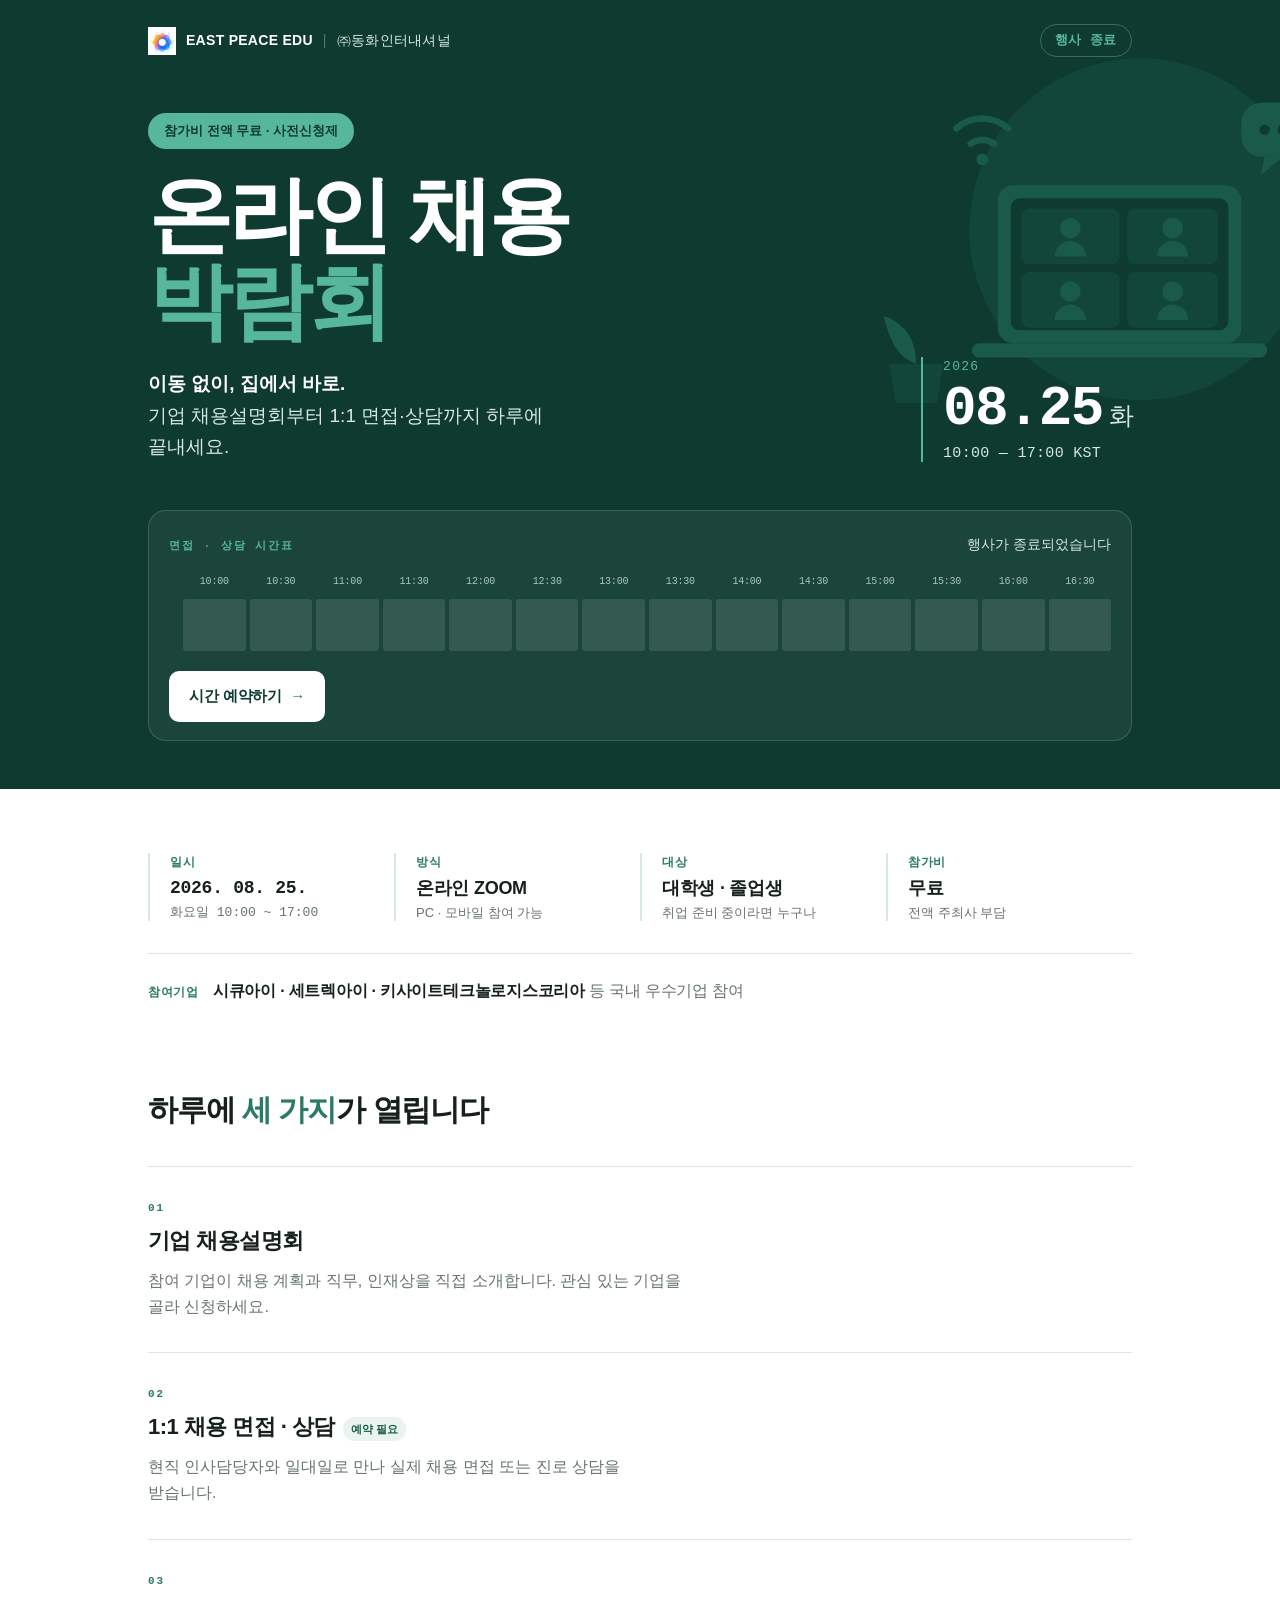
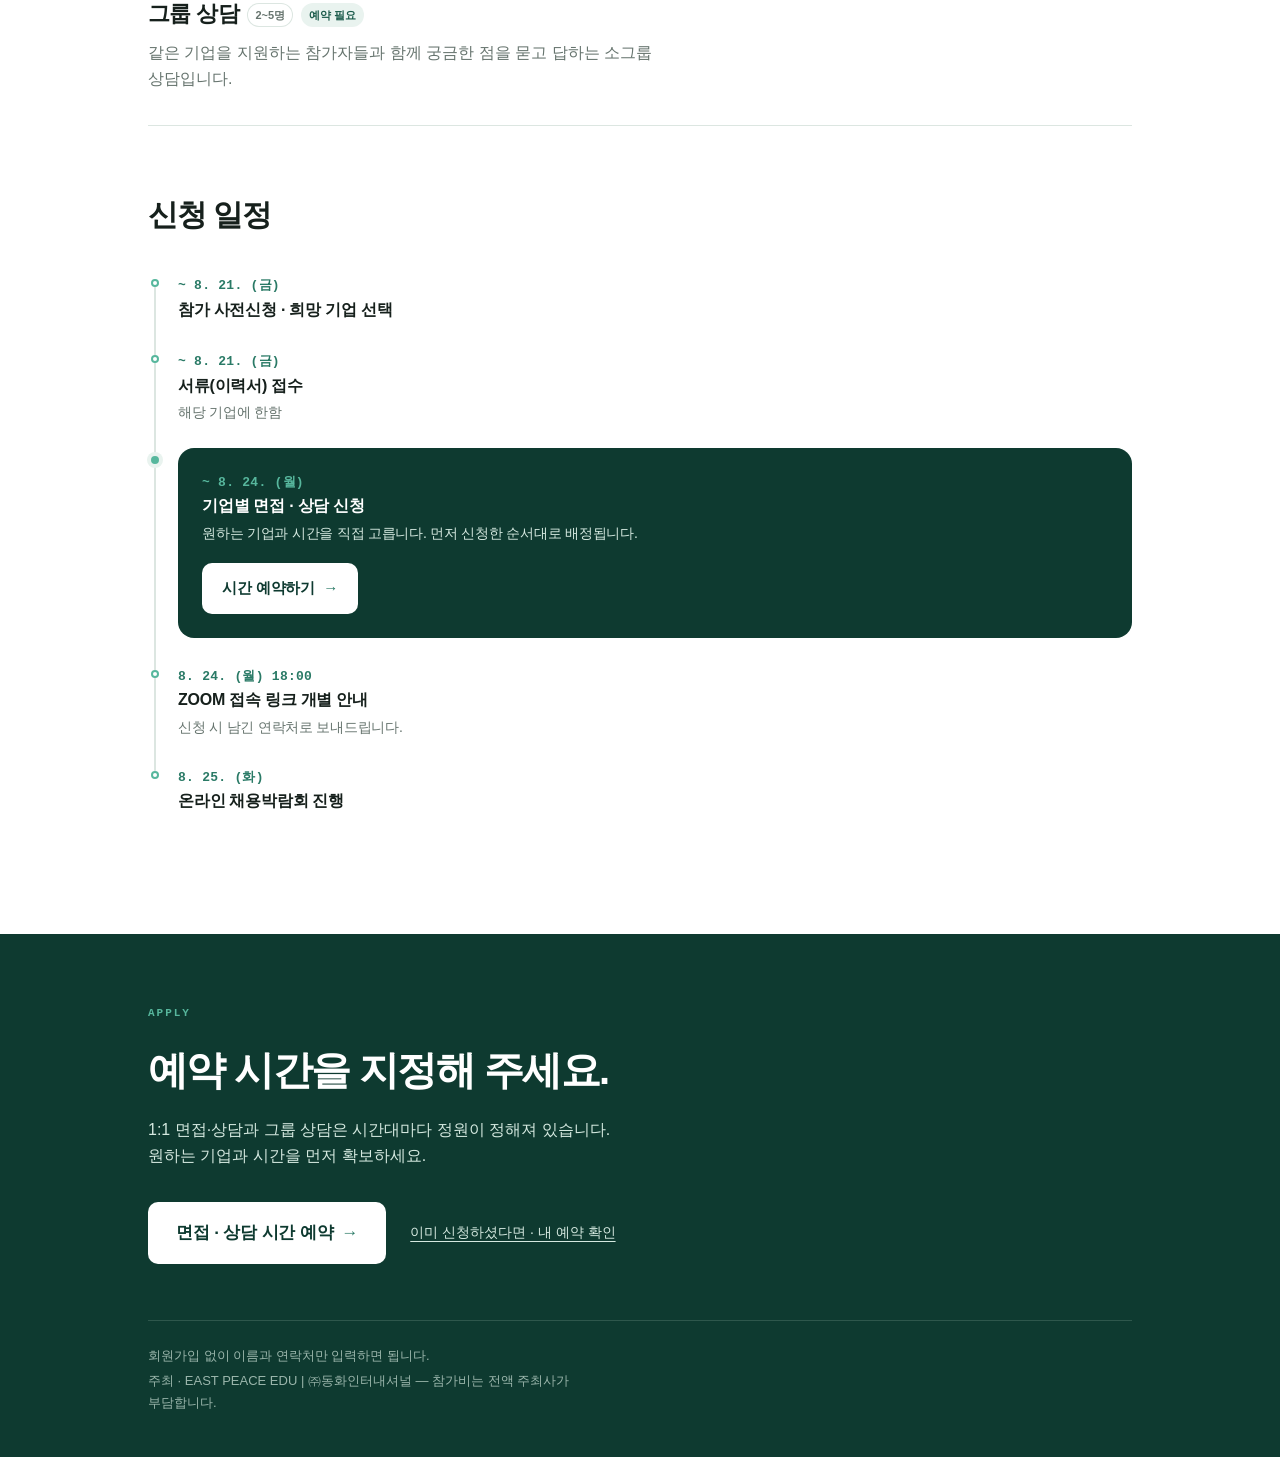
==== src/main/resources/static/index.html @ a5bdb85c "시간표가 남은 자리를 보이게 — 예약해도 화면이 안 변하던 문제 정원 5인 부스에 예약을 넣어도 안내 페이지가 그대로라는 제보에서 시작했다. 원인이 둘이었다.  ■ 자리 수를 몰라" ====
<!doctype html>
<html lang="ko">
<head>
<meta charset="utf-8">
<meta name="viewport" content="width=device-width, initial-scale=1">
<title>온라인 채용박람회 · 2026.8.25 | EAST PEACE EDU</title>
<meta name="description" content="2026년 8월 25일 화요일, ZOOM으로 열리는 온라인 채용박람회. 기업 채용설명회부터 1:1 면접·상담까지 하루에. 대학생·졸업생 대상, 참가비 무료.">

<meta property="og:type" content="website">
<meta property="og:title" content="온라인 채용박람회 · 2026.8.25">
<meta property="og:description" content="이동 없이, 집에서 바로. 기업 채용설명회부터 1:1 면접·상담까지 하루에 끝내세요.">
<meta property="og:locale" content="ko_KR">

<!-- 상대경로다. 브라우저가 알아서 찾는 /favicon.ico 는 오리진 루트라 eastAI 쪽으로 가버린다 —
     /reserve/ 아래에서 우리 아이콘을 쓰려면 이 줄이 반드시 있어야 한다. -->
<link rel="icon" href="favicon.svg" type="image/svg+xml">

<style>
/* 온라인 채용박람회 안내.
 *
 * 색은 배포된 포스터(채용박람회.png)를 그대로 쓴다. 같은 행사를 알리는 두 매체가
 * 다른 색이면 학생은 다른 행사로 읽는다. 다만 포스터의 '구조'까지 베끼지는 않았다 —
 * 인쇄물은 한 장을 훑게 만들면 되지만 이 페이지가 할 일은 하나, 예약이다.
 *
 * 그래서 히어로가 시간표다. 이 행사의 실체는 노트북 일러스트가 아니라 10:00~17:00을
 * 30분으로 자른 열네 칸이고, 참가자가 실제로 경쟁하는 대상이 그 칸이다. 종이가 못 하는
 * 단 하나가 그 칸의 지금 상태를 보여주는 것이라, 레일이 API에서 현황을 받아 칠한다.
 *
 * 위계는 세 가지로만 만든다.
 *   바탕   진초록 필드(히어로·맺음) ↔ 흰 바탕(본문). 포스터는 전부 창백해서 큰 것이 없었다.
 *   굵기   본문을 400으로 내렸다. 전부 700 이상이면 아무것도 강조되지 않는다.
 *   숫자   시각·소요시간·마감일은 전부 등폭 숫자다. 이 행사의 내용이 곧 숫자다.
 *
 * 웹폰트는 받지 않는다 — 한글 웹폰트 한 벌이 이 페이지 전체보다 무겁고, 대상이
 * 대학생이라 대부분 모바일로 연다. 대신 크기·굵기·자간과 등폭 숫자로 목소리를 나눈다.
 * app.js는 새로 받는다(4KB): 레일이 예약 화면과 똑같은 슬롯 계산을 써야 하는데,
 * 그 규칙을 여기 다시 적으면 언젠가 두 화면이 서로 다른 시간표를 그린다.
 */

:root {
	/* 포스터에서 뽑은 다섯 단계. --pine-900만 새로 넣었다 — 포스터에는 필드로 쓸 만큼
	   깊은 색이 없었고, 그게 없으면 페이지 전체가 창백한 채로 남는다. */
	--pine-900: #0E3A30;
	--pine-700: #1A5A4A;
	--pine-500: #2A7A66;
	--mint-400: #57B79D;
	--mint-100: #D5E9E0;
	--mint-50:  #E9F3EF;

	--paper: #FFFFFF;
	--ink: #16201C;
	--ink-60: #66746E;
	--rule: #DCE6E1;

	/* 이 페이지에서 초록이 아닌 유일한 색. 신청 마감이 임박했을 때만 쓴다 —
	   늘 켜져 있는 경고는 아무것도 경고하지 못한다. */
	--warn: #B4462F;
	--warn-bg: #FDF2EF;

	--sans: -apple-system, BlinkMacSystemFont, Pretendard, "Apple SD Gothic Neo",
		"Malgun Gothic", "Noto Sans KR", sans-serif;
	--mono: ui-monospace, SFMono-Regular, "Cascadia Mono", Consolas,
		"Liberation Mono", monospace;
}

*, *::before, *::after { box-sizing: border-box; }

body {
	margin: 0;
	background: var(--paper);
	color: var(--ink);
	font-family: var(--sans);
	font-size: 16px;
	font-weight: 400;
	line-height: 1.65;
	-webkit-text-size-adjust: 100%;
	/* 한국어는 어절 단위로 끊어야 읽힌다. 320px에서 가로 넘침 없음을 확인했다. */
	word-break: keep-all;
}

:focus-visible { outline: 3px solid var(--mint-400); outline-offset: 3px; border-radius: 2px; }

@media (prefers-reduced-motion: reduce) {
	*, *::before, *::after { animation: none !important; transition: none !important; }
}

.shell { max-width: 64rem; margin: 0 auto; padding: 0 1.25rem; }

/* 등폭 숫자 — 시각·기간·마감일에만 붙인다. 이 페이지의 두 번째 목소리다. */
.num {
	font-family: var(--mono);
	font-variant-numeric: tabular-nums;
	font-feature-settings: "tnum" 1;
}

/* 아주 작은 라틴 라벨. 자간을 넓게 벌려 한글 본문과 완전히 다른 소리로 읽히게 한다. */
.eyebrow {
	font-family: var(--mono);
	font-size: .6875rem;
	font-weight: 700;
	letter-spacing: .18em;
	text-transform: uppercase;
}

/* ══ 히어로 — 진초록 필드 ══════════════════════════════════ */

.hero {
	position: relative;
	overflow: hidden;
	background: var(--pine-900);
	color: var(--paper);
	padding-bottom: 3rem;
}

/* 포스터의 화상회의 모티프. 스티커가 아니라 바탕이 되도록 어둡게 깔고 가장자리로 흘린다.
   2×2 화면 분할이 아래 레일의 칸과 같은 리듬이라 둘이 서로를 설명한다. */
.hero-art {
	position: absolute;
	right: -6rem;
	top: 3rem;
	width: 34rem;
	pointer-events: none;
	display: none;
}
@media (min-width: 64rem) { .hero-art { display: block; } }

.top {
	position: relative;
	display: flex;
	align-items: center;
	gap: .625rem;
	flex-wrap: wrap;
	padding: 1.5rem 0 3.5rem;
	font-size: .875rem;
	font-weight: 700;
	letter-spacing: .02em;
}
.top-mark { width: 1.75rem; height: 1.75rem; flex: none; }
.top-div { color: rgba(213, 233, 224, .35); font-weight: 400; }
.top-org { font-weight: 500; color: var(--mint-100); }

/* 남은 날짜. 포스터에는 없다 — 인쇄물과 달리 웹은 매일 다시 열리므로,
   마감이 지났는지가 가장 먼저 알아야 할 정보다. */
.dday {
	margin-left: auto;
	font-family: var(--mono);
	font-variant-numeric: tabular-nums;
	font-size: .8125rem;
	font-weight: 700;
	letter-spacing: .04em;
	color: var(--mint-400);
	border: 1px solid rgba(87, 183, 157, .45);
	border-radius: 999px;
	padding: .3125rem .875rem;
	white-space: nowrap;
}
.dday[data-urgent] { color: #FFC7B6; border-color: rgba(255, 199, 182, .5); background: rgba(180, 70, 47, .28); }

.hero-grid { position: relative; display: grid; gap: 2rem; align-items: end; }
@media (min-width: 48rem) { .hero-grid { grid-template-columns: 1fr auto; gap: 3rem; } }

.tagline {
	display: inline-block;
	background: var(--mint-400);
	color: var(--pine-900);
	font-size: .8125rem;
	font-weight: 800;
	padding: .4375rem 1rem;
	border-radius: 999px;
	margin-bottom: 1.5rem;
}

.hero h1 {
	font-size: clamp(3rem, 13vw, 5.25rem);
	font-weight: 900;
	line-height: 1.02;
	letter-spacing: -.045em;
	margin: 0 0 1.5rem;
}
.hero h1 span { display: block; }
.hero h1 .thin { color: var(--mint-400); }

.lede { margin: 0; font-size: clamp(1rem, 2.6vw, 1.1875rem); color: var(--mint-100); max-width: 27rem; }
.lede b { display: block; font-weight: 700; color: var(--paper); }

/* 날짜 도장. 포스터의 '일시' 칸을 숫자만 남겨 크게 찍는다. */
.stamp {
	border-left: 2px solid var(--mint-400);
	padding-left: 1.25rem;
	line-height: 1.15;
}
.stamp-yy { font-size: .8125rem; color: var(--mint-400); letter-spacing: .1em; }
.stamp-day { display: block; font-size: clamp(2.5rem, 9vw, 3.5rem); font-weight: 700; letter-spacing: -.03em; margin: .125rem 0; }
.stamp-day em { font-style: normal; font-size: .45em; font-weight: 500; color: var(--mint-100); margin-left: .375rem; }
.stamp-hr { font-size: .9375rem; color: var(--mint-100); letter-spacing: .02em; }

/* ── 시간표 레일 (이 페이지의 서명) ──────────────────────── */

.rail {
	position: relative;
	margin-top: 3rem;
	background: rgba(255, 255, 255, .055);
	border: 1px solid rgba(213, 233, 224, .18);
	border-radius: 1.125rem;
	padding: 1.375rem 1.25rem 1.125rem;
}

.rail-head {
	display: flex;
	align-items: baseline;
	justify-content: space-between;
	gap: 1rem;
	flex-wrap: wrap;
	margin-bottom: 1.125rem;
}
.rail-head .eyebrow { color: var(--mint-400); }
.rail-count { font-size: .875rem; color: var(--mint-100); }
.rail-count b {
	font-family: var(--mono);
	font-variant-numeric: tabular-nums;
	font-size: 1.375rem;
	font-weight: 700;
	color: var(--paper);
	margin-right: .125rem;
}

/* 기업 × 시간 격자. 한 줄로 합치면 '한 부스라도 열려 있으면 열림'이 되어, 정원 1인 부스에
   예약이 차도 화면이 꿈쩍하지 않는다. 기업이라는 축을 지우면 안 된다.
   라벨 열 너비를 줄마다 맞춰야 하므로 격자 하나에 이름·트랙을 번갈아 넣는다. */
/* 트랙 열은 1fr이 아니라 minmax(0,1fr)이어야 한다. 그리드 아이템은 min-width가 auto여서
   1fr만 주면 안쪽 flex 트랙이 최소 폭 밑으로 안 줄고 그대로 넘친다. 게다가 .hero가
   overflow:hidden이라 그 넘침이 잘려나가 가로 스크롤 검사에도 안 걸린다. */
.rail-grid { display: grid; grid-template-columns: auto minmax(0, 1fr); gap: .5rem .875rem; align-items: center; margin: 0; }

.g-axis, .g-track { display: flex; gap: .25rem; list-style: none; margin: 0; padding: 0; }
.g-axis li, .g-track li { flex: 1 1 0; min-width: 0; text-align: center; }

/* 기업명이 길어도 트랙을 밀어내지 않게 폭을 묶고 줄바꿈을 허용한다.
   '키사이트테크놀로지스코리아' 같은 이름을 말줄임으로 자르면 어느 기업인지 못 읽는다. */
.g-name { font-size: .8125rem; font-weight: 700; letter-spacing: -.01em; max-width: 10rem; line-height: 1.3; }
.g-name b {
	font-family: var(--mono);
	font-weight: 400;
	font-size: .6875rem;
	color: var(--mint-400);
	margin-left: .375rem;
}

.g-t {
	display: block;
	font-family: var(--mono);
	font-variant-numeric: tabular-nums;
	font-size: .625rem;
	letter-spacing: -.02em;
	color: rgba(213, 233, 224, .78);
}
/* 정시만 남기는 구간. 기준이 34rem이 아니라 46rem인 이유는, 그 사이 폭에서는 기업명 열이
   자리를 먹어 칸이 20px 아래로 내려가기 때문이다 — 라벨(약 24px)이 서로 겹쳐 못 읽는다. */
@media (max-width: 46rem) { .g-axis li:nth-child(even) .g-t { visibility: hidden; } }

/* 칸은 그릇이고, 안의 막대가 남은 자리다. 정원이 5인 부스는 한 명 예약할 때마다 5분의 1씩
   내려간다 — '자리가 있나' 이진값만 그리면 그 부스는 다섯 명이 찰 때까지 꿈쩍하지 않는다. */
.cell {
	display: block;
	position: relative;
	overflow: hidden;
	height: 1.75rem;
	border-radius: 3px;
	transform-origin: bottom;
	/* 필드보다 어둡게 파둔다. 바탕보다 밝게 두면 한 자리 빠진 칸이 가득 찬 칸과 구별되지 않는다. */
	background: rgba(3, 22, 18, .55);
}
.cell b {
	position: absolute;
	left: 0;
	right: 0;
	bottom: 0;
	height: calc(var(--seat, 1) * 100%);
	background: var(--mint-400);
}
.is-full .cell { background: transparent; box-shadow: inset 0 0 0 1px rgba(213, 233, 224, .34); }
.is-past .cell { background: transparent; box-shadow: inset 0 0 0 1px rgba(213, 233, 224, .1); }
/* 그 기업이 그 시간에 아예 열지 않는다. 마감과 같게 그리면 없는 자리를 있다고 말하게 된다. */
.is-off  .cell { background: none; box-shadow: none; }

/* 뼈대(현황 전)는 하루의 모양만 보여주므로 한 줄로 두껍게 둔다.
   채울 막대가 없으니 홈 색을 그대로 두면 바탕에 묻힌다 — 밝은 중립색으로 되돌린다. */
.rail-grid.is-blank .cell { height: 3.25rem; background: rgba(213, 233, 224, .13); }

@media (max-width: 34rem) {
	.rail-grid { grid-template-columns: minmax(0, 1fr); gap: .375rem; }
	.g-corner { display: none; }
	.g-name { max-width: none; margin-top: .5rem; }
	/* 칸이 좁아지므로 높이도 낮춘다 — 안 그러면 시간 막대가 아니라 알약처럼 보인다. */
	.cell { height: 1.375rem; }
}

.rail-foot {
	display: flex;
	align-items: center;
	justify-content: space-between;
	gap: 1rem;
	flex-wrap: wrap;
	margin-top: 1.25rem;
}
/* 현황을 못 받으면 칠할 상태가 없으니 범례도 감춘다 — 아무것도 가리키지 않는 범례는 거짓말이다. */
.key { display: flex; align-items: center; gap: 1rem; font-size: .75rem; color: rgba(213, 233, 224, .75); }
.key[hidden] { display: none; }
.key span { display: flex; align-items: center; gap: .375rem; }
.key i { width: .75rem; height: .75rem; border-radius: 2px; background: rgba(3, 22, 18, .55); }
.key .k-open { background: var(--mint-400); }
/* 반만 찬 견본. 막대 높이가 무슨 뜻인지 말로 설명하는 것보다 하나 보여주는 편이 짧다. */
.key .k-half { background: linear-gradient(to top, var(--mint-400) 50%, rgba(3, 22, 18, .55) 50%); }
.key .k-full { background: none; box-shadow: inset 0 0 0 1px rgba(213, 233, 224, .35); }

/* 데이터가 도착할 때 한 번만 도는 연출. 하루가 왼쪽부터 채워지는 모양이다. */
@keyframes rise { from { transform: scaleY(.18); opacity: 0; } to { transform: scaleY(1); opacity: 1; } }
/* 열 단위로만 지연을 준다 — 모든 기업의 같은 시간대가 함께 채워지며 왼쪽에서 오른쪽으로 쓸린다. */
.rail-grid.is-live .cell { animation: rise .42s cubic-bezier(.2, .8, .3, 1) backwards; animation-delay: calc(var(--i) * 24ms); }

/* ── 버튼 ──────────────────────────────────────────────── */

.btn {
	display: inline-flex;
	align-items: center;
	gap: .5rem;
	background: var(--paper);
	color: var(--pine-900);
	border-radius: .625rem;
	padding: .8125rem 1.25rem;
	font-size: .9375rem;
	font-weight: 800;
	letter-spacing: -.01em;
	text-decoration: none;
	transition: transform .12s ease, box-shadow .12s ease;
}
.btn:hover { transform: translateY(-2px); box-shadow: 0 .5rem 1.25rem rgba(0, 0, 0, .25); }
.btn:active { transform: translateY(0); }
.btn .arrow { color: var(--pine-500); }

.btn--big { padding: 1.0625rem 1.75rem; font-size: 1.0625rem; }

/* ══ 본문 ═════════════════════════════════════════════════ */

.band { padding: 4rem 0; }
.band + .band { padding-top: 0; }

/* 사실 넷. 상자를 벗기고 세로 실선만 남겼다 — 포스터에서는 테두리가 종이 위 영역을
   나누지만, 화면에서는 상자가 하나 더 생길 뿐 정보가 더 또렷해지지 않는다. */
.facts { display: grid; gap: 1.75rem; margin: 0 0 2rem; }
@media (min-width: 44rem) { .facts { grid-template-columns: repeat(4, 1fr); gap: 0; } }

.fact { padding-left: 1.25rem; border-left: 2px solid var(--mint-100); }
.fact dt { font-size: .75rem; font-weight: 700; letter-spacing: .06em; color: var(--pine-500); margin-bottom: .25rem; }
.fact dd { margin: 0; font-size: 1.125rem; font-weight: 800; letter-spacing: -.015em; line-height: 1.35; }
.fact .fine { display: block; font-size: .8125rem; font-weight: 400; color: var(--ink-60); margin-top: .1875rem; letter-spacing: 0; }

.firms {
	display: flex;
	align-items: baseline;
	gap: .875rem;
	flex-wrap: wrap;
	padding-top: 1.5rem;
	border-top: 1px solid var(--rule);
}
.firms dt { font-size: .75rem; font-weight: 700; letter-spacing: .06em; color: var(--pine-500); flex: none; }
.firms dd { margin: 0; font-weight: 700; letter-spacing: -.015em; }
.firms .etc { font-weight: 400; color: var(--ink-60); }

/* ── 진행 방식 — 행사 프로그램표 ─────────────────────────── */

.h2 { font-size: clamp(1.5rem, 4.5vw, 1.875rem); font-weight: 900; letter-spacing: -.035em; margin: 0 0 2rem; }
.h2 .thin { color: var(--pine-500); }

.prog { list-style: none; margin: 0; padding: 0; border-top: 1px solid var(--rule); }

.prog li { padding: 1.75rem 0; border-bottom: 1px solid var(--rule); }
@media (min-width: 40rem) { .prog li { padding: 2rem 0; } }

.prog-no { display: block; color: var(--pine-500); margin-bottom: .375rem; }
.prog h3 { font-size: clamp(1.125rem, 3.4vw, 1.375rem); font-weight: 800; letter-spacing: -.025em; margin: 0 0 .5rem; }
.prog p { margin: 0; color: var(--ink-60); max-width: 34rem; }

.need {
	display: inline-block;
	vertical-align: .125em;
	margin-left: .5rem;
	background: var(--mint-50);
	color: var(--pine-700);
	font-size: .6875rem;
	font-weight: 800;
	letter-spacing: 0;
	padding: .1875rem .5rem;
	border-radius: 999px;
}

/* 정원처럼 확정된 값만 붙인다. 소요시간은 아직 정해지지 않아 넣지 않는다. */
.need--calm { background: none; color: var(--ink-60); box-shadow: inset 0 0 0 1px var(--rule); }

/* ── 신청 일정 ──────────────────────────────────────────── */

.plan { list-style: none; margin: 0; padding: 0; }
.plan li { display: grid; grid-template-columns: auto 1fr; gap: 1rem; }

.dot { position: relative; width: .875rem; display: flex; justify-content: center; padding-top: .5rem; }
.dot::before {
	content: "";
	width: .5rem; height: .5rem;
	border-radius: 50%;
	background: var(--paper);
	border: 2px solid var(--mint-400);
	z-index: 1;
}
/* 잇는 선. 마지막 항목에는 그리지 않는다 — 끝난 뒤로 이어지는 선은 거짓말이다. */
.dot::after {
	content: "";
	position: absolute;
	top: .875rem; bottom: -.5rem; left: 50%;
	width: 2px; margin-left: -1px;
	background: var(--rule);
}
.plan li:last-child .dot::after { display: none; }

.step { padding: .25rem 0 1.5rem; }
.step-when { font-size: .8125rem; font-weight: 700; color: var(--pine-500); letter-spacing: .02em; }
.step-what { font-weight: 700; letter-spacing: -.015em; }
.step-fine { display: block; font-size: .875rem; font-weight: 400; color: var(--ink-60); margin-top: .125rem; }

/* 우리가 담당하는 단계. 여기만 진초록 카드가 되어 버튼을 직접 쥐고 있다 —
   일정표가 '지금 당신 차례'를 가리키면서 그 자리에서 할 일을 건넨다. */
.plan li.is-here .dot::before { background: var(--mint-400); box-shadow: 0 0 0 4px var(--mint-50); }
.plan li.is-here .step {
	background: var(--pine-900);
	color: var(--paper);
	border-radius: 1rem;
	padding: 1.5rem;
	margin-bottom: 1.5rem;
}
.plan li.is-here .step-when { color: var(--mint-400); }
.plan li.is-here .step-fine { color: var(--mint-100); }
.plan li.is-here .btn { margin-top: 1.125rem; }

/* ══ 맺음 ═════════════════════════════════════════════════ */

.closing { background: var(--pine-900); color: var(--paper); padding: 4rem 0 2.5rem; margin-top: 2rem; }
.closing h2 { font-size: clamp(1.75rem, 5.5vw, 2.5rem); font-weight: 900; letter-spacing: -.04em; margin: .75rem 0 .875rem; }
.closing .eyebrow { color: var(--mint-400); }
.closing p { margin: 0 0 2rem; color: var(--mint-100); max-width: 30rem; }

.closing-act { display: flex; align-items: center; gap: 1.5rem; flex-wrap: wrap; }
.mine { color: var(--mint-100); font-size: .875rem; text-decoration: underline; text-underline-offset: 4px; }
.mine:hover { color: var(--paper); }

.colophon {
	margin-top: 3.5rem;
	padding-top: 1.5rem;
	border-top: 1px solid rgba(213, 233, 224, .16);
	font-size: .8125rem;
	color: rgba(213, 233, 224, .7);
}
.colophon p { margin: 0 0 .25rem; color: inherit; }
</style>
</head>
<body>

<section class="hero">

	<div class="hero-art" aria-hidden="true">
		<svg viewBox="0 0 420 300" fill="none" xmlns="http://www.w3.org/2000/svg">
			<circle cx="238" cy="140" r="132" fill="#12463A"/>
			<g stroke="#1A5A4A" stroke-width="5" stroke-linecap="round" fill="none">
				<path d="M96 62a30 30 0 0 1 40 0"/><path d="M107 74a15 15 0 0 1 18 0"/>
			</g>
			<circle cx="116" cy="86" r="4.5" fill="#1A5A4A"/>
			<rect x="316" y="42" width="64" height="42" rx="16" fill="#1A5A4A"/>
			<path d="M334 84l-3 14 17-14z" fill="#1A5A4A"/>
			<g fill="#0E3A30"><circle cx="334" cy="63" r="4"/><circle cx="348" cy="63" r="4"/><circle cx="362" cy="63" r="4"/></g>
			<rect x="128" y="106" width="188" height="122" rx="12" fill="#1A5A4A"/>
			<rect x="138" y="116" width="168" height="102" rx="7" fill="#0E3A30"/>
			<g fill="#12463A">
				<rect x="146" y="124" width="76" height="43" rx="6"/><rect x="228" y="124" width="70" height="43" rx="6"/>
				<rect x="146" y="173" width="76" height="43" rx="6"/><rect x="228" y="173" width="70" height="43" rx="6"/>
			</g>
			<g fill="#1A5A4A">
				<circle cx="184" cy="139" r="8"/><path d="M172 161a12 12 0 0 1 24 0z"/>
				<circle cx="263" cy="139" r="8"/><path d="M251 161a12 12 0 0 1 24 0z"/>
				<circle cx="184" cy="188" r="8"/><path d="M172 210a12 12 0 0 1 24 0z"/>
				<circle cx="263" cy="188" r="8"/><path d="M251 210a12 12 0 0 1 24 0z"/>
			</g>
			<rect x="108" y="228" width="228" height="11" rx="5.5" fill="#1A5A4A"/>
			<path d="M44 244h42l-5 30H49z" fill="#12463A"/>
			<path d="M65 244c0-20-10-32-25-37 5 22 12 32 25 37z" fill="#1A5A4A"/>
		</svg>
	</div>

	<div class="shell">

		<header class="top">
			<img class="top-mark" src="favicon.svg" alt="" width="28" height="28">
			<span>EAST PEACE EDU</span>
			<span class="top-div">|</span>
			<span class="top-org">㈜동화인터내셔널</span>
			<span class="dday" id="dday">2026. 8. 25.</span>
		</header>

		<div class="hero-grid">
			<div>
				<span class="tagline">참가비 전액 무료 · 사전신청제</span>
				<h1><span>온라인 채용</span><span class="thin">박람회</span></h1>
				<p class="lede">
					<b>이동 없이, 집에서 바로.</b>
					기업 채용설명회부터 1:1 면접·상담까지 하루에 끝내세요.
				</p>
			</div>

			<div class="stamp num">
				<span class="stamp-yy">2026</span>
				<span class="stamp-day">08.25<em>화</em></span>
				<span class="stamp-hr">10:00 — 17:00 KST</span>
			</div>
		</div>

		<!-- 서명 요소. 하루를 30분으로 자른 칸이 지금 얼마나 남았는지 실제로 물어와 칠한다. -->
		<div class="rail">
			<div class="rail-head">
				<span class="eyebrow">면접 · 상담 시간표</span>
				<!-- 현황을 못 받았을 때 남는 문구. 운영시간만 말한다 — 상담 길이는 아직 미정이다. -->
				<span class="rail-count" id="railCount">10:00 – 17:00</span>
			</div>

			<!-- 칸 하나하나를 읽어주면 수십 번 반복될 뿐이라, 화면낭독기에는 위의 요약만 남긴다. -->
			<div class="rail-grid" id="railGrid" aria-hidden="true"></div>

			<div class="rail-foot">
				<p class="key" id="railKey" hidden>
					<span><i class="k-open"></i> 자리 있음</span>
					<span><i class="k-half"></i> 일부 참</span>
					<span><i class="k-full"></i> 마감</span>
				</p>
				<a class="btn" href="book.html">시간 예약하기 <span class="arrow">→</span></a>
			</div>
		</div>

	</div>
</section>

<main>

	<section class="band">
		<div class="shell">
			<dl class="facts">
				<div class="fact">
					<dt>일시</dt>
					<dd class="num">2026. 08. 25.<span class="fine">화요일 10:00 ~ 17:00</span></dd>
				</div>
				<div class="fact">
					<dt>방식</dt>
					<dd>온라인 ZOOM<span class="fine">PC · 모바일 참여 가능</span></dd>
				</div>
				<div class="fact">
					<dt>대상</dt>
					<dd>대학생 · 졸업생<span class="fine">취업 준비 중이라면 누구나</span></dd>
				</div>
				<div class="fact">
					<dt>참가비</dt>
					<dd>무료<span class="fine">전액 주최사 부담</span></dd>
				</div>
			</dl>

			<dl class="firms">
				<dt>참여기업</dt>
				<dd>시큐아이 · 세트렉아이 · 키사이트테크놀로지스코리아 <span class="etc">등 국내 우수기업 참여</span></dd>
			</dl>
		</div>
	</section>

	<section class="band">
		<div class="shell">
			<h2 class="h2">하루에 <span class="thin">세 가지</span>가 열립니다</h2>

			<ol class="prog">
				<li>
					<span class="prog-no eyebrow num">01</span>
					<h3>기업 채용설명회</h3>
					<p>참여 기업이 채용 계획과 직무, 인재상을 직접 소개합니다. 관심 있는 기업을 골라 신청하세요.</p>
				</li>
				<li>
					<span class="prog-no eyebrow num">02</span>
					<h3>1:1 채용 면접 · 상담<span class="need">예약 필요</span></h3>
					<p>현직 인사담당자와 일대일로 만나 실제 채용 면접 또는 진로 상담을 받습니다.</p>
				</li>
				<li>
					<span class="prog-no eyebrow num">03</span>
					<h3>그룹 상담<span class="need need--calm">2~5명</span><span class="need">예약 필요</span></h3>
					<p>같은 기업을 지원하는 참가자들과 함께 궁금한 점을 묻고 답하는 소그룹 상담입니다.</p>
				</li>
			</ol>
		</div>
	</section>

	<section class="band">
		<div class="shell">
			<h2 class="h2">신청 일정</h2>

			<ol class="plan">
				<li>
					<span class="dot" aria-hidden="true"></span>
					<div class="step">
						<div class="step-when num">~ 8. 21. (금)</div>
						<div class="step-what">참가 사전신청 · 희망 기업 선택</div>
					</div>
				</li>
				<li>
					<span class="dot" aria-hidden="true"></span>
					<div class="step">
						<div class="step-when num">~ 8. 21. (금)</div>
						<div class="step-what">서류(이력서) 접수<span class="step-fine">해당 기업에 한함</span></div>
					</div>
				</li>
				<li class="is-here">
					<span class="dot" aria-hidden="true"></span>
					<div class="step">
						<div class="step-when num">~ 8. 24. (월)</div>
						<div class="step-what">기업별 면접 · 상담 신청
							<span class="step-fine">원하는 기업과 시간을 직접 고릅니다. 먼저 신청한 순서대로 배정됩니다.</span>
						</div>
						<a class="btn" href="book.html">시간 예약하기 <span class="arrow">→</span></a>
					</div>
				</li>
				<li>
					<span class="dot" aria-hidden="true"></span>
					<div class="step">
						<div class="step-when num">8. 24. (월) 18:00</div>
						<div class="step-what">ZOOM 접속 링크 개별 안내<span class="step-fine">신청 시 남긴 연락처로 보내드립니다.</span></div>
					</div>
				</li>
				<li>
					<span class="dot" aria-hidden="true"></span>
					<div class="step">
						<div class="step-when num">8. 25. (화)</div>
						<div class="step-what">온라인 채용박람회 진행</div>
					</div>
				</li>
			</ol>
		</div>
	</section>

</main>

<footer class="closing">
	<div class="shell">
		<span class="eyebrow">Apply</span>
		<h2>예약 시간을 지정해 주세요.</h2>
		<p>1:1 면접·상담과 그룹 상담은 시간대마다 정원이 정해져 있습니다. 원하는 기업과 시간을 먼저 확보하세요.</p>

		<div class="closing-act">
			<a class="btn btn--big" href="book.html">면접 · 상담 시간 예약 <span class="arrow">→</span></a>
			<a class="mine" href="my.html">이미 신청하셨다면 · 내 예약 확인</a>
		</div>

		<div class="colophon">
			<p>회원가입 없이 이름과 연락처만 입력하면 됩니다.</p>
			<p>주최 · EAST PEACE EDU | ㈜동화인터내셔널 — 참가비는 전액 주최사가 부담합니다.</p>
		</div>
	</div>
</footer>

<script src="app.js"></script>
<script>
/* 남은 날짜를 화면에 박아두지 않고 매번 계산한다. 하루만 지나도 틀린 숫자가
 * 포스터처럼 남아 있는 것이 아무것도 안 쓰는 것보다 나쁘다.
 *
 * 양쪽 다 UTC 자정으로 파싱해서 뺀다. 한쪽이라도 로컬 자정으로 두면
 * KST 자정(=전날 15:00 UTC)에서 날짜가 하루 밀린다 — app.js의 addDays와 같은 이유다.
 * 오늘 날짜도 브라우저 로컬이 아니라 Asia/Seoul로 뽑는다. 해외에서 열어도
 * 행사 기준일은 한국 날짜여야 한다. */
const EVENT_DAY = '2026-08-25';
const APPLY_BY = '2026-08-24';

function daysUntil(ymdStr) {
	const today = new Intl.DateTimeFormat('en-CA', {
		timeZone: 'Asia/Seoul', year: 'numeric', month: '2-digit', day: '2-digit',
	}).format(new Date());
	return Math.round((Date.parse(ymdStr + 'T00:00:00Z') - Date.parse(today + 'T00:00:00Z')) / 86400000);
}

const toEvent = daysUntil(EVENT_DAY);
const toApply = daysUntil(APPLY_BY);

const ddayEl = document.getElementById('dday');
if (toEvent > 0) {
	ddayEl.textContent = 'D-' + toEvent;
	// 신청 마감이 임박했거나 지났을 때만 색을 쓴다. 늘 빨간 화면은 아무것도 경고하지 못한다.
	if (toApply <= 3) {
		ddayEl.dataset.urgent = '';
		ddayEl.textContent = toApply > 0 ? 'D-' + toEvent + ' · 신청 마감 ' + toApply + '일 전'
			: toApply === 0 ? 'D-' + toEvent + ' · 신청 오늘 마감'
			: 'D-' + toEvent + ' · 신청 마감';
	}
} else if (toEvent === 0) {
	ddayEl.textContent = '오늘 진행';
	ddayEl.dataset.urgent = '';
} else {
	ddayEl.textContent = '행사 종료';
}

/* ── 시간표 레일 ──────────────────────────────────────────
 *
 * 하루의 칸은 부스들의 운영시간을 합쳐서 만들고, 각 칸은 '한 부스라도 자리가 남았는가'로
 * 칠한다. 슬롯 계산은 app.js의 slotGrid를 그대로 쓴다 — 예약 화면과 다른 시간표를
 * 그리기 시작하면 여기 숫자를 아무도 믿을 수 없게 된다.
 *
 * 현황을 못 받아오면 칸만 그리고 숫자는 내보내지 않는다. 틀린 '남은 자리 0'은
 * 아무 숫자도 없는 것보다 나쁘다 — 올 사람을 돌려보낸다. */
(function () {
	const grid = document.getElementById('railGrid');
	const label = document.getElementById('railCount');

	function axisRow(times) {
		const corner = document.createElement('span');
		corner.className = 'g-corner';
		const ol = document.createElement('ol');
		ol.className = 'g-axis';
		for (const t of times) {
			const li = document.createElement('li');
			const s = document.createElement('span');
			s.className = 'g-t';
			s.textContent = hhmm(t);
			li.append(s);
			ol.append(li);
		}
		return [corner, ol];
	}

	/* 뼈대 — 부스를 알기 전의 하루 모양. 기업명 없이 한 줄만 둔다. */
	function blank() {
		const times = slotGrid(EVENT_DAY, '10:00', '17:00', 30).map(d => d.getTime());
		grid.className = 'rail-grid is-blank';
		grid.replaceChildren(...axisRow(times));
		const name = document.createElement('span');
		name.className = 'g-name';
		const ol = document.createElement('ol');
		ol.className = 'g-track';
		for (let i = 0; i < times.length; i++) {
			const li = document.createElement('li');
			const cell = document.createElement('i');
			cell.className = 'cell';
			li.append(cell);
			ol.append(li);
		}
		grid.append(name, ol);
	}

	/* 현황 — 기업마다 한 줄. 한 줄로 합치면 정원 1인 부스가 차도 화면이 안 변한다. */
	function paint(times, rows) {
		const now = Date.now();
		grid.className = 'rail-grid is-live';
		grid.replaceChildren(...axisRow(times));

		for (const row of rows) {
			const name = document.createElement('span');
			name.className = 'g-name';
			name.textContent = row.booth.companyName;
			const no = document.createElement('b');
			no.textContent = row.booth.boothNo;
			name.append(no);

			const ol = document.createElement('ol');
			ol.className = 'g-track';
			times.forEach((t, i) => {
				const li = document.createElement('li');
				const left = row.own.get(t);
				li.className = left === undefined ? 'is-off'
					: t < now ? 'is-past'
					: left > 0 ? 'is-open' : 'is-full';
				li.style.setProperty('--i', i);

				const cell = document.createElement('i');
				cell.className = 'cell';
				if (li.className === 'is-open') {
					// 남은 자리 비율만큼 채운다. 정원 1인 부스는 늘 가득이라 예전과 같아 보인다.
					const fill = document.createElement('b');
					fill.style.setProperty('--seat', left / row.booth.capacity);
					cell.append(fill);
				}

				li.append(cell);
				ol.append(li);
			});
			grid.append(name, ol);
		}
		document.getElementById('railKey').hidden = false;
	}

	blank();

	if (toEvent < 0) {
		label.textContent = '행사가 종료되었습니다';
		return;
	}

	(async function () {
		// 이 페이지는 하루짜리 행사를 알린다. 다른 날짜의 부스(지난 행사·시험용)를 같이 그리면
		// 축이 두 날의 합집합이 되고, 라벨은 HH:MM뿐이라 같은 시각이 두 번 나온다.
		const booths = (await api('api/booths')).filter(b => b.eventDate === EVENT_DAY);
		if (!booths.length) {
			return;
		}

		// 시간 축은 모든 부스의 합집합이다. 기업마다 운영시간이 달라도 줄이 어긋나지 않는다.
		const axis = new Set();
		const rows = booths.map(b => {
			const own = new Map();
			for (const d of slotGrid(b.eventDate, b.openFrom, b.openTo, b.slotMinutes)) {
				axis.add(d.getTime());
				own.set(d.getTime(), 0); // 응답에 없는 슬롯은 남은 자리 0 — 마감이다.
			}
			return { booth: b, own };
		});

		// 한 부스라도 못 받으면 통째로 뼈대에 머문다. 실패를 '자리 없음'으로 칠하면
		// 멀쩡히 열려 있는 기업을 마감으로 보여주게 된다 — 올 사람을 돌려보낸다.
		const lists = await Promise.all(
			booths.map(b => api('api/booths/' + b.id + '/availability')));
		lists.forEach((list, i) => {
			for (const slot of list) {
				const t = Date.parse(slot.startTime);
				if (rows[i].own.has(t)) {
					rows[i].own.set(t, slot.remaining);
				}
			}
		});

		const times = [...axis].sort((a, b) => a - b);
		paint(times, rows);

		// 칸이 아니라 자리를 센다. 정원이 여럿인 부스는 예약 한 건에 칸이 안 바뀌므로,
		// 칸으로 세면 신청이 들어와도 이 숫자가 그대로다.
		let left = 0;
		let seats = 0;
		for (const row of rows) {
			for (const remaining of row.own.values()) {
				seats += row.booth.capacity;
				left += remaining;
			}
		}
		label.innerHTML = '';
		const n = document.createElement('b');
		n.textContent = left;
		label.append(n, document.createTextNode(' / ' + seats + ' 자리 남음'));
	})().catch(() => {
		/* 현황을 못 받았다. 뼈대는 이미 그려져 있고 라벨은 기본 문구로 둔다. */
	});
})();
</script>

</body>
</html>
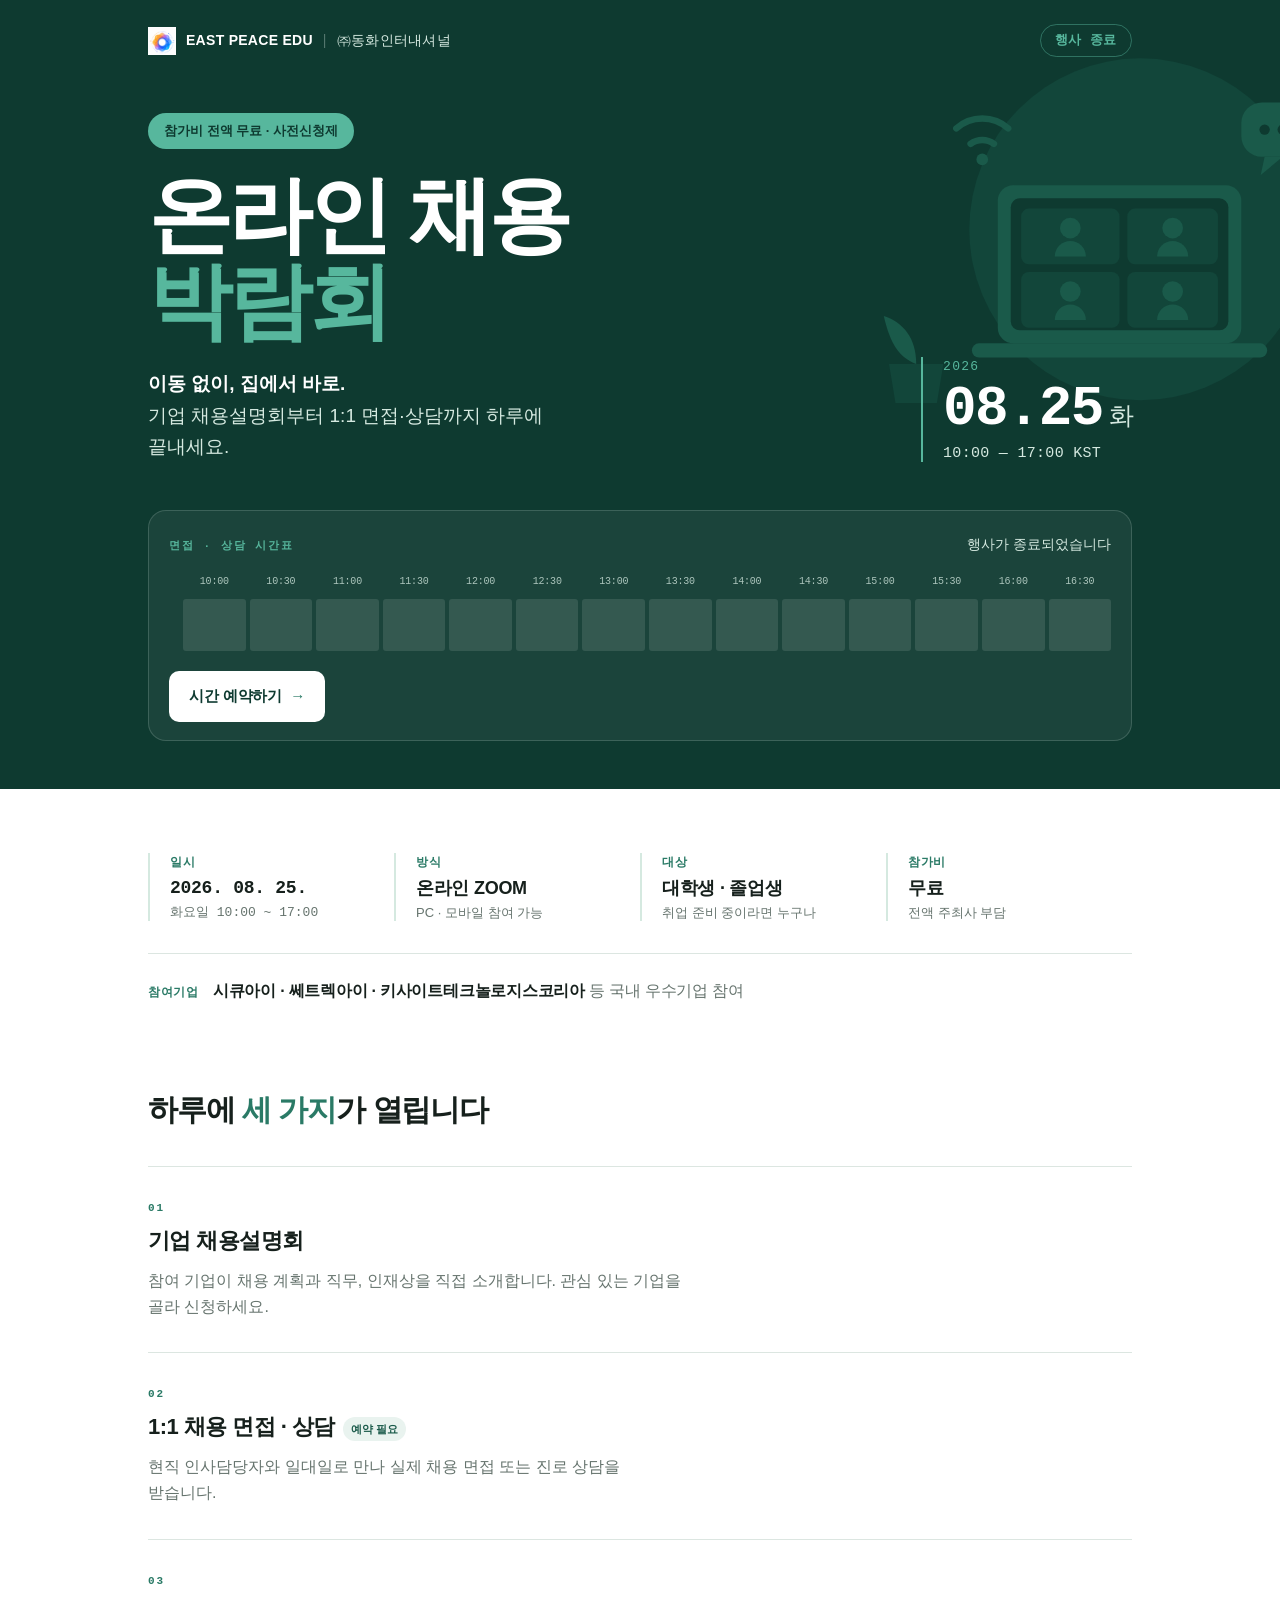
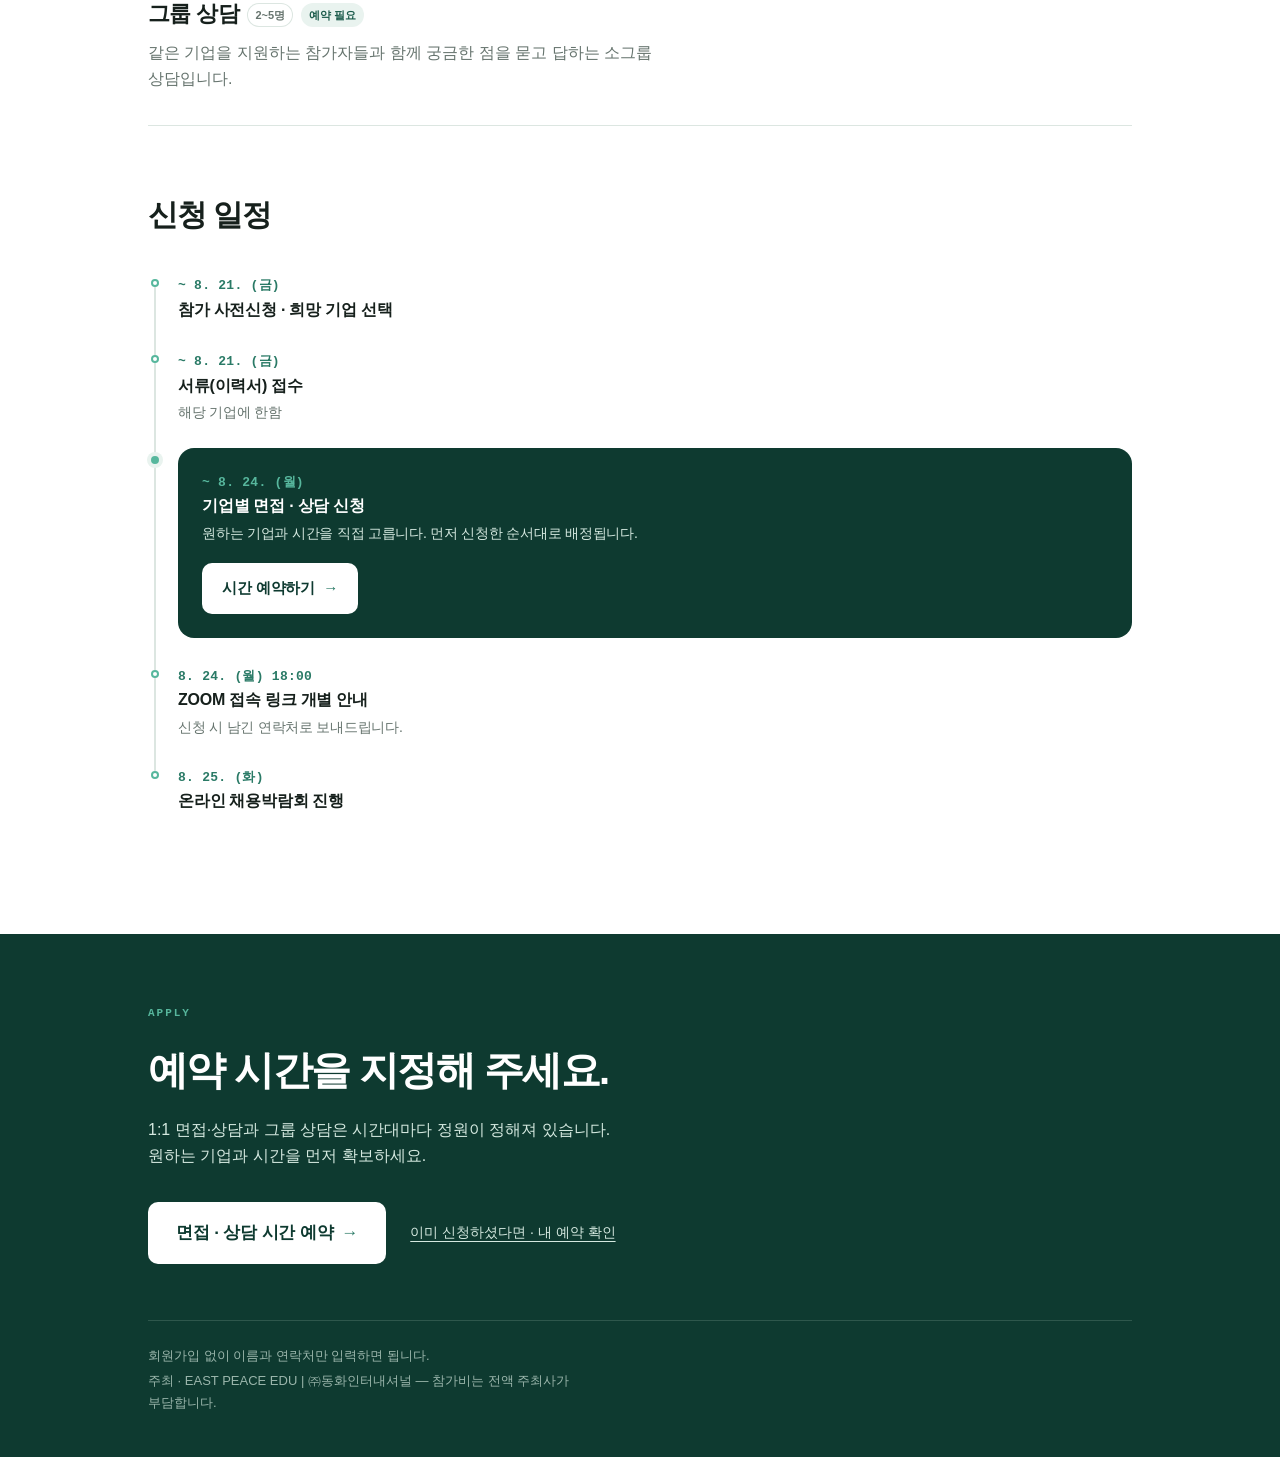
==== commit b8646233: "서류 합격자 전용 1:1 면접과 참여기업 채용정보(JD) 기능 두 개가 들어간다. 파일 셋(두 컨트롤러와 계약 테스트)을 함께 건드려 훅 단위로 나눌 수 없어 한 커밋에 담는다. " ====
--- a/src/main/resources/static/index.html
+++ b/src/main/resources/static/index.html
@@ -366,6 +366,9 @@
 .firms dt { font-size: .75rem; font-weight: 700; letter-spacing: .06em; color: var(--pine-500); flex: none; }
 .firms dd { margin: 0; font-weight: 700; letter-spacing: -.015em; }
 .firms .etc { font-weight: 400; color: var(--ink-60); }
+.firms a { color: inherit; text-decoration: none; border-bottom: 2px solid var(--mint-100); }
+.firms a:hover { border-color: var(--pine-500); }
+.firms .all { font-weight: 400; color: var(--pine-500); border-bottom: 0; white-space: nowrap; }
 
 /* ── 진행 방식 — 행사 프로그램표 ─────────────────────────── */
 
@@ -567,9 +570,11 @@
 				</div>
 			</dl>
 
+			<!-- 기본값은 포스터 문구 그대로다. 기업 정보가 등록되어 있으면 아래 스크립트가
+			     실제 목록으로 바꾸고, 각 이름이 그 기업의 채용정보로 들어가는 문이 된다. -->
 			<dl class="firms">
 				<dt>참여기업</dt>
-				<dd>시큐아이 · 세트렉아이 · 키사이트테크놀로지스코리아 <span class="etc">등 국내 우수기업 참여</span></dd>
+				<dd id="firms">시큐아이 · 쎄트렉아이 · 키사이트테크놀로지스코리아 <span class="etc">등 국내 우수기업 참여</span></dd>
 			</dl>
 		</div>
 	</section>
@@ -704,6 +709,38 @@
 	ddayEl.textContent = '행사 종료';
 }
 
+/* 참여기업. 등록된 것이 있으면 포스터 문구를 실제 목록으로 바꾸고 각 이름에 링크를 건다.
+ * 실패하거나 아직 비어 있으면 기본 문구가 그대로 남는다 — 안내가 사라지는 것보다 낫다. */
+(async function () {
+	let list;
+	try {
+		list = await api('api/companies');
+	} catch {
+		return;
+	}
+	if (!list || !list.length) {
+		return;
+	}
+
+	const dd = document.getElementById('firms');
+	dd.replaceChildren();
+	list.forEach((c, i) => {
+		if (i) {
+			dd.append(document.createTextNode(' · '));
+		}
+		const a = document.createElement('a');
+		a.href = 'company.html?id=' + encodeURIComponent(c.id);
+		a.textContent = c.name;
+		dd.append(a);
+	});
+
+	const all = document.createElement('a');
+	all.className = 'all';
+	all.href = 'company.html';
+	all.textContent = '채용정보 보기 →';
+	dd.append(document.createTextNode(' '), all);
+})();
+
 /* ── 시간표 레일 ──────────────────────────────────────────
  *
  * 하루의 칸은 부스들의 운영시간을 합쳐서 만들고, 각 칸은 '한 부스라도 자리가 남았는가'로
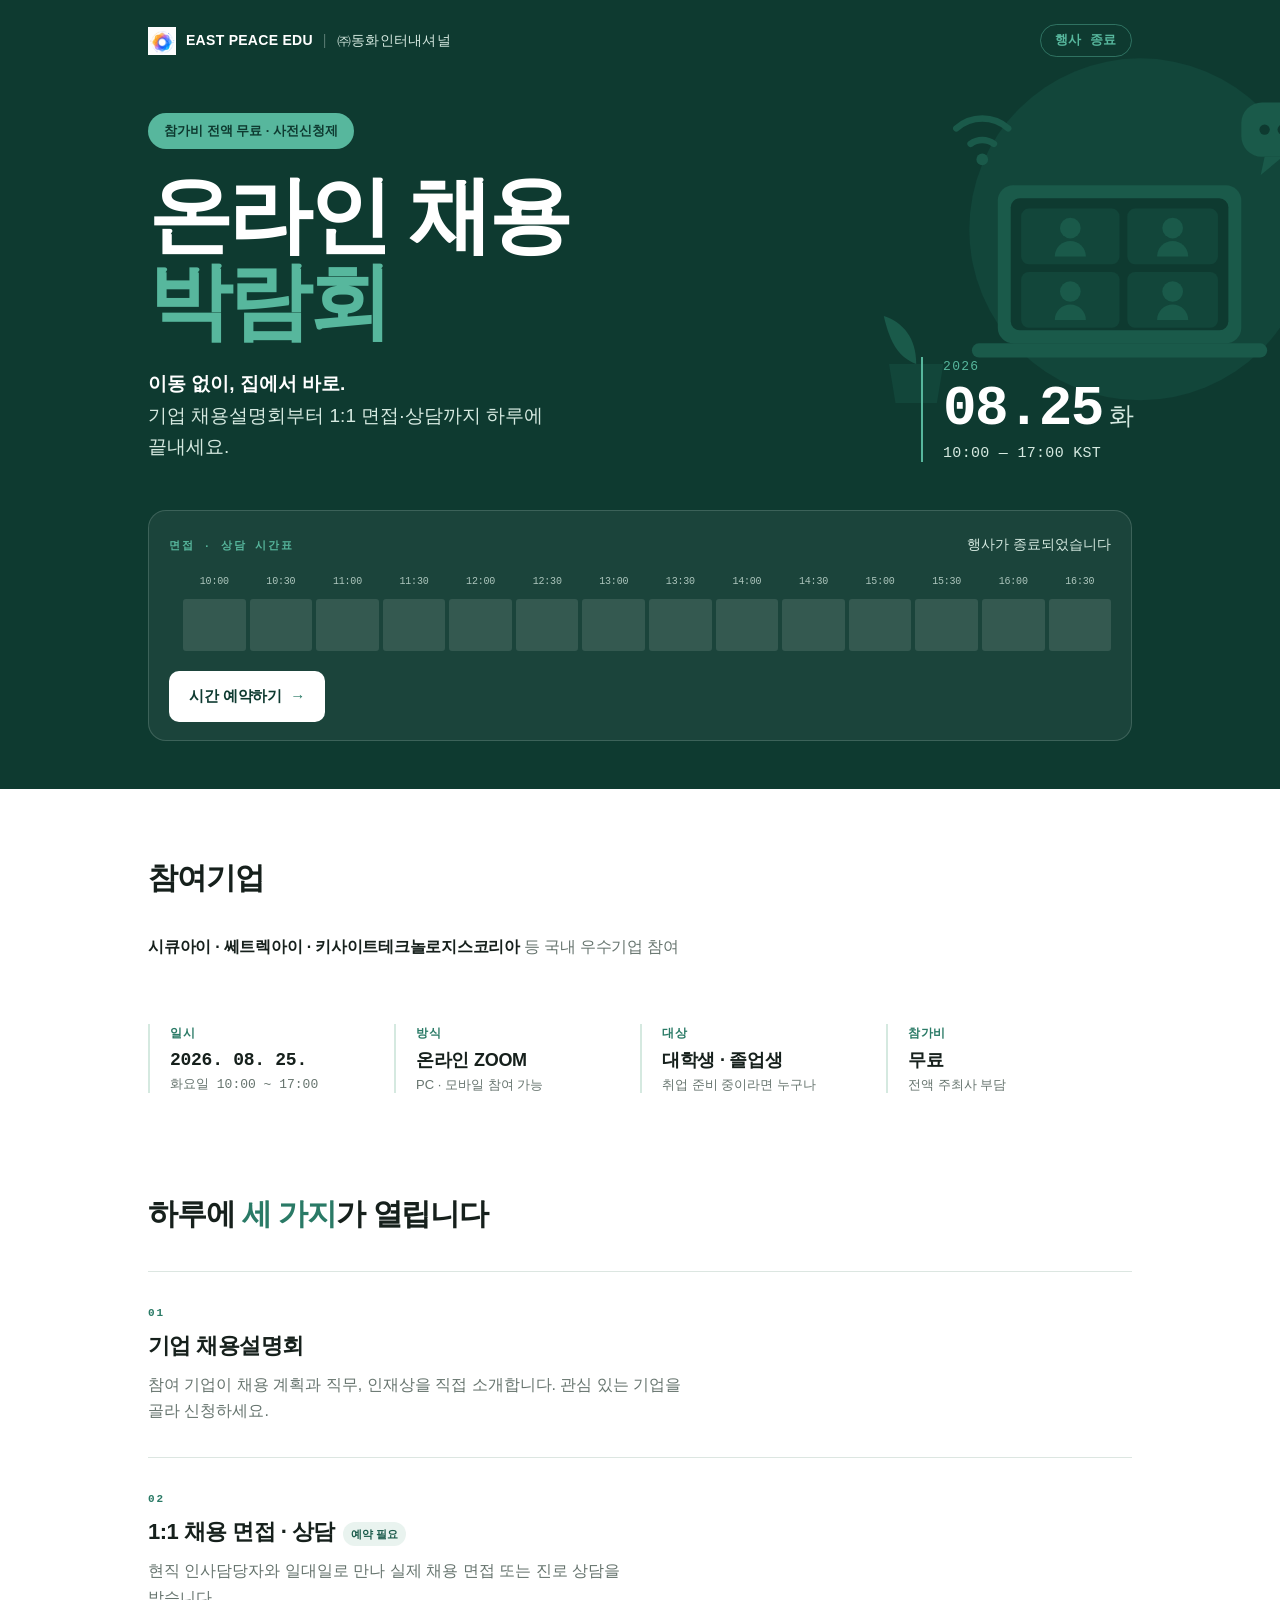
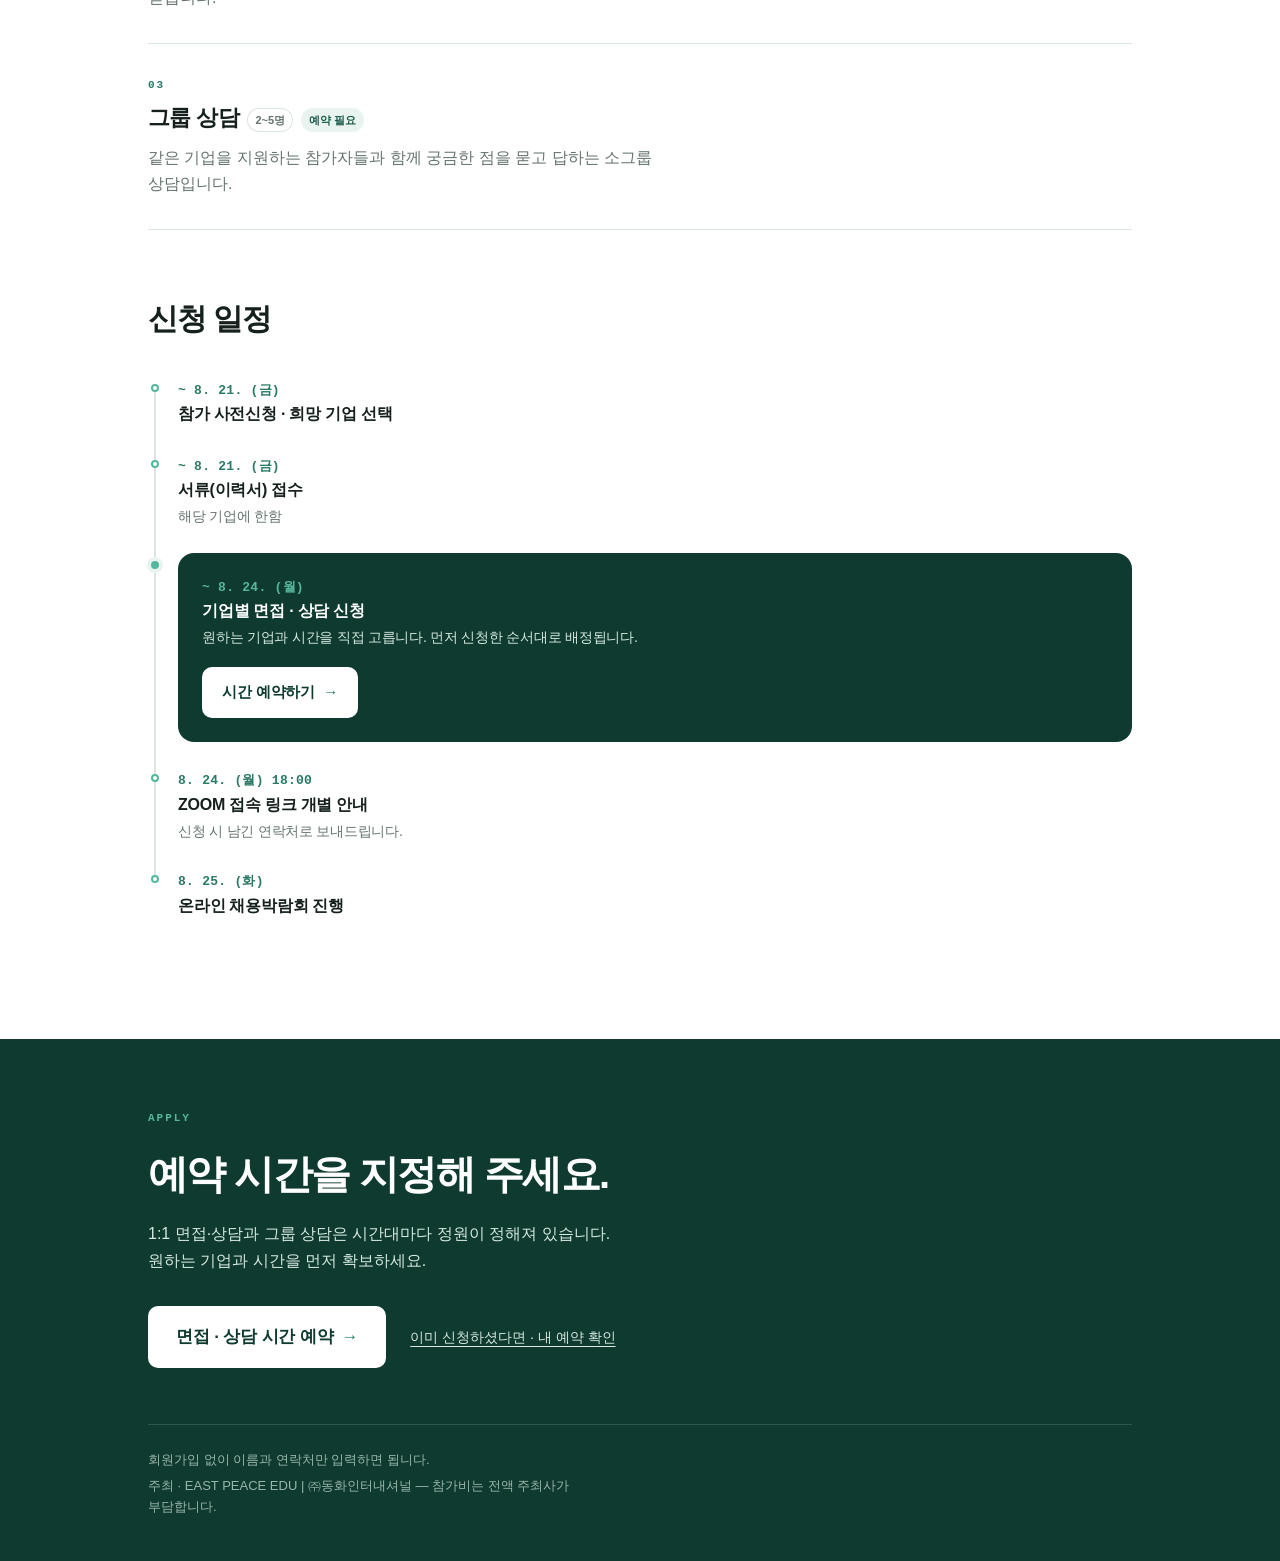
==== commit 81d03a74: "안내 페이지에서 참여기업을 시간표 바로 아래로 올린다 학생의 판단 순서는 '누가 오나 → 뭘 뽑나 → 언제 예약하나'인데, 참여기업이 일시·방식 다음에 한 줄짜리 텍스트로 묻혀 있" ====
--- a/src/main/resources/static/index.html
+++ b/src/main/resources/static/index.html
@@ -245,6 +245,8 @@
 	color: var(--mint-400);
 	margin-left: .375rem;
 }
+.g-name a { color: inherit; text-decoration: none; border-bottom: 1px solid rgba(213, 233, 224, .35); }
+.g-name a:hover { border-color: var(--mint-400); }
 
 .g-t {
 	display: block;
@@ -355,20 +357,27 @@
 .fact dd { margin: 0; font-size: 1.125rem; font-weight: 800; letter-spacing: -.015em; line-height: 1.35; }
 .fact .fine { display: block; font-size: .8125rem; font-weight: 400; color: var(--ink-60); margin-top: .1875rem; letter-spacing: 0; }
 
-.firms {
-	display: flex;
-	align-items: baseline;
-	gap: .875rem;
-	flex-wrap: wrap;
-	padding-top: 1.5rem;
-	border-top: 1px solid var(--rule);
-}
-.firms dt { font-size: .75rem; font-weight: 700; letter-spacing: .06em; color: var(--pine-500); flex: none; }
-.firms dd { margin: 0; font-weight: 700; letter-spacing: -.015em; }
-.firms .etc { font-weight: 400; color: var(--ink-60); }
-.firms a { color: inherit; text-decoration: none; border-bottom: 2px solid var(--mint-100); }
-.firms a:hover { border-color: var(--pine-500); }
-.firms .all { font-weight: 400; color: var(--pine-500); border-bottom: 0; white-space: nowrap; }
+/* 참여기업. 사실 넷과 같은 왼쪽 민트 실선을 써서 이 페이지의 조형 안에 둔다 —
+   여기만 테두리 상자로 만들면 다른 사이트에서 붙여온 것처럼 보인다. */
+.firm-grid { display: grid; gap: 1.5rem; }
+@media (min-width: 40rem) { .firm-grid { grid-template-columns: repeat(2, 1fr); gap: 1.75rem 2.5rem; } }
+
+.firm {
+	display: block;
+	padding-left: 1.25rem;
+	border-left: 2px solid var(--mint-100);
+	text-decoration: none;
+	color: inherit;
+	transition: border-color .12s ease;
+}
+.firm:hover { border-color: var(--pine-500); }
+.firm b { font-size: 1.0625rem; font-weight: 800; letter-spacing: -.02em; }
+.firm .cat { font-size: .75rem; font-weight: 700; letter-spacing: .02em; color: var(--pine-500); margin-left: .5rem; white-space: nowrap; }
+.firm p { margin: .3125rem 0 0; font-size: .875rem; color: var(--ink-60); }
+
+/* 기업 정보를 못 받아왔을 때 남는 포스터 문구. */
+.firm-fallback { margin: 0; font-weight: 700; letter-spacing: -.015em; }
+.firm-fallback .etc { font-weight: 400; color: var(--ink-60); }
 
 /* ── 진행 방식 — 행사 프로그램표 ─────────────────────────── */
 
@@ -549,6 +558,18 @@
 
 <main>
 
+	<!-- 기업이 먼저다. 학생은 '누가 오나'를 보고 관심 있는 곳을 고른 뒤에야 시간을 정한다.
+	     기업 정보를 못 받아오면 아래 포스터 문구가 그대로 남는다. -->
+	<section class="band">
+		<div class="shell">
+			<h2 class="h2" id="firmsTitle">참여기업</h2>
+			<div id="firms">
+				<p class="firm-fallback">시큐아이 · 쎄트렉아이 · 키사이트테크놀로지스코리아
+					<span class="etc">등 국내 우수기업 참여</span></p>
+			</div>
+		</div>
+	</section>
+
 	<section class="band">
 		<div class="shell">
 			<dl class="facts">
@@ -570,12 +591,6 @@
 				</div>
 			</dl>
 
-			<!-- 기본값은 포스터 문구 그대로다. 기업 정보가 등록되어 있으면 아래 스크립트가
-			     실제 목록으로 바꾸고, 각 이름이 그 기업의 채용정보로 들어가는 문이 된다. -->
-			<dl class="firms">
-				<dt>참여기업</dt>
-				<dd id="firms">시큐아이 · 쎄트렉아이 · 키사이트테크놀로지스코리아 <span class="etc">등 국내 우수기업 참여</span></dd>
-			</dl>
 		</div>
 	</section>
 
@@ -709,9 +724,13 @@
 	ddayEl.textContent = '행사 종료';
 }
 
-/* 참여기업. 등록된 것이 있으면 포스터 문구를 실제 목록으로 바꾸고 각 이름에 링크를 건다.
- * 실패하거나 아직 비어 있으면 기본 문구가 그대로 남는다 — 안내가 사라지는 것보다 낫다. */
-(async function () {
+/* 참여기업. 등록된 것이 있으면 포스터 문구를 카드 목록으로 바꾼다.
+ * 실패하거나 아직 비어 있으면 기본 문구가 그대로 남는다 — 안내가 사라지는 것보다 낫다.
+ *
+ * 시간표 레일도 같은 목록이 필요하다(회사명을 채용정보로 잇기 위해). 두 번 부르지 않도록
+ * 여기서 한 번 받아 이름→id를 남겨두고, 레일은 그것이 준비되기를 기다린다. */
+const companyIdByName = new Map();
+const companiesReady = (async function () {
 	let list;
 	try {
 		list = await api('api/companies');
@@ -721,24 +740,44 @@
 	if (!list || !list.length) {
 		return;
 	}
-
-	const dd = document.getElementById('firms');
-	dd.replaceChildren();
-	list.forEach((c, i) => {
-		if (i) {
-			dd.append(document.createTextNode(' · '));
+	for (const c of list) {
+		companyIdByName.set(c.name, c.id);
+	}
+
+	const title = document.getElementById('firmsTitle');
+	const count = document.createElement('span');
+	count.className = 'thin';
+	count.textContent = ' ' + list.length + '곳';
+	title.append(count);
+
+	const box = document.getElementById('firms');
+	box.replaceChildren();
+	const grid = document.createElement('div');
+	grid.className = 'firm-grid';
+
+	for (const c of list) {
+		const card = document.createElement('a');
+		card.className = 'firm';
+		card.href = 'company.html?id=' + encodeURIComponent(c.id);
+
+		const name = document.createElement('b');
+		name.textContent = c.name;
+		card.append(name);
+
+		if (c.category) {
+			const cat = document.createElement('span');
+			cat.className = 'cat';
+			cat.textContent = c.category;
+			card.append(cat);
 		}
-		const a = document.createElement('a');
-		a.href = 'company.html?id=' + encodeURIComponent(c.id);
-		a.textContent = c.name;
-		dd.append(a);
-	});
-
-	const all = document.createElement('a');
-	all.className = 'all';
-	all.href = 'company.html';
-	all.textContent = '채용정보 보기 →';
-	dd.append(document.createTextNode(' '), all);
+		if (c.summary) {
+			const p = document.createElement('p');
+			p.textContent = c.summary;
+			card.append(p);
+		}
+		grid.append(card);
+	}
+	box.append(grid);
 })();
 
 /* ── 시간표 레일 ──────────────────────────────────────────
@@ -797,7 +836,19 @@
 		for (const row of rows) {
 			const name = document.createElement('span');
 			name.className = 'g-name';
-			name.textContent = row.booth.companyName;
+
+			// 여기 적힌 회사명이 위 카드에서는 눌리는데 여기서는 안 눌리면 일관성이 깨진다.
+			// 기업 목록을 못 받아온 경우에는 그냥 글자로 둔다.
+			const companyId = companyIdByName.get(row.booth.companyName);
+			if (companyId) {
+				const a = document.createElement('a');
+				a.href = 'company.html?id=' + encodeURIComponent(companyId);
+				a.textContent = row.booth.companyName;
+				name.append(a);
+			} else {
+				name.append(document.createTextNode(row.booth.companyName));
+			}
+
 			const no = document.createElement('b');
 			no.textContent = row.booth.boothNo;
 			name.append(no);
@@ -837,6 +888,9 @@
 	}
 
 	(async function () {
+		// 회사명을 채용정보로 이으려면 이름→id가 있어야 한다. 목록을 두 번 부르지 않는다.
+		await companiesReady;
+
 		// 이 페이지는 하루짜리 행사를 알린다. 다른 날짜의 부스(지난 행사·시험용)를 같이 그리면
 		// 축이 두 날의 합집합이 되고, 라벨은 HH:MM뿐이라 같은 시각이 두 번 나온다.
 		const booths = (await api('api/booths')).filter(b => b.eventDate === EVENT_DAY);
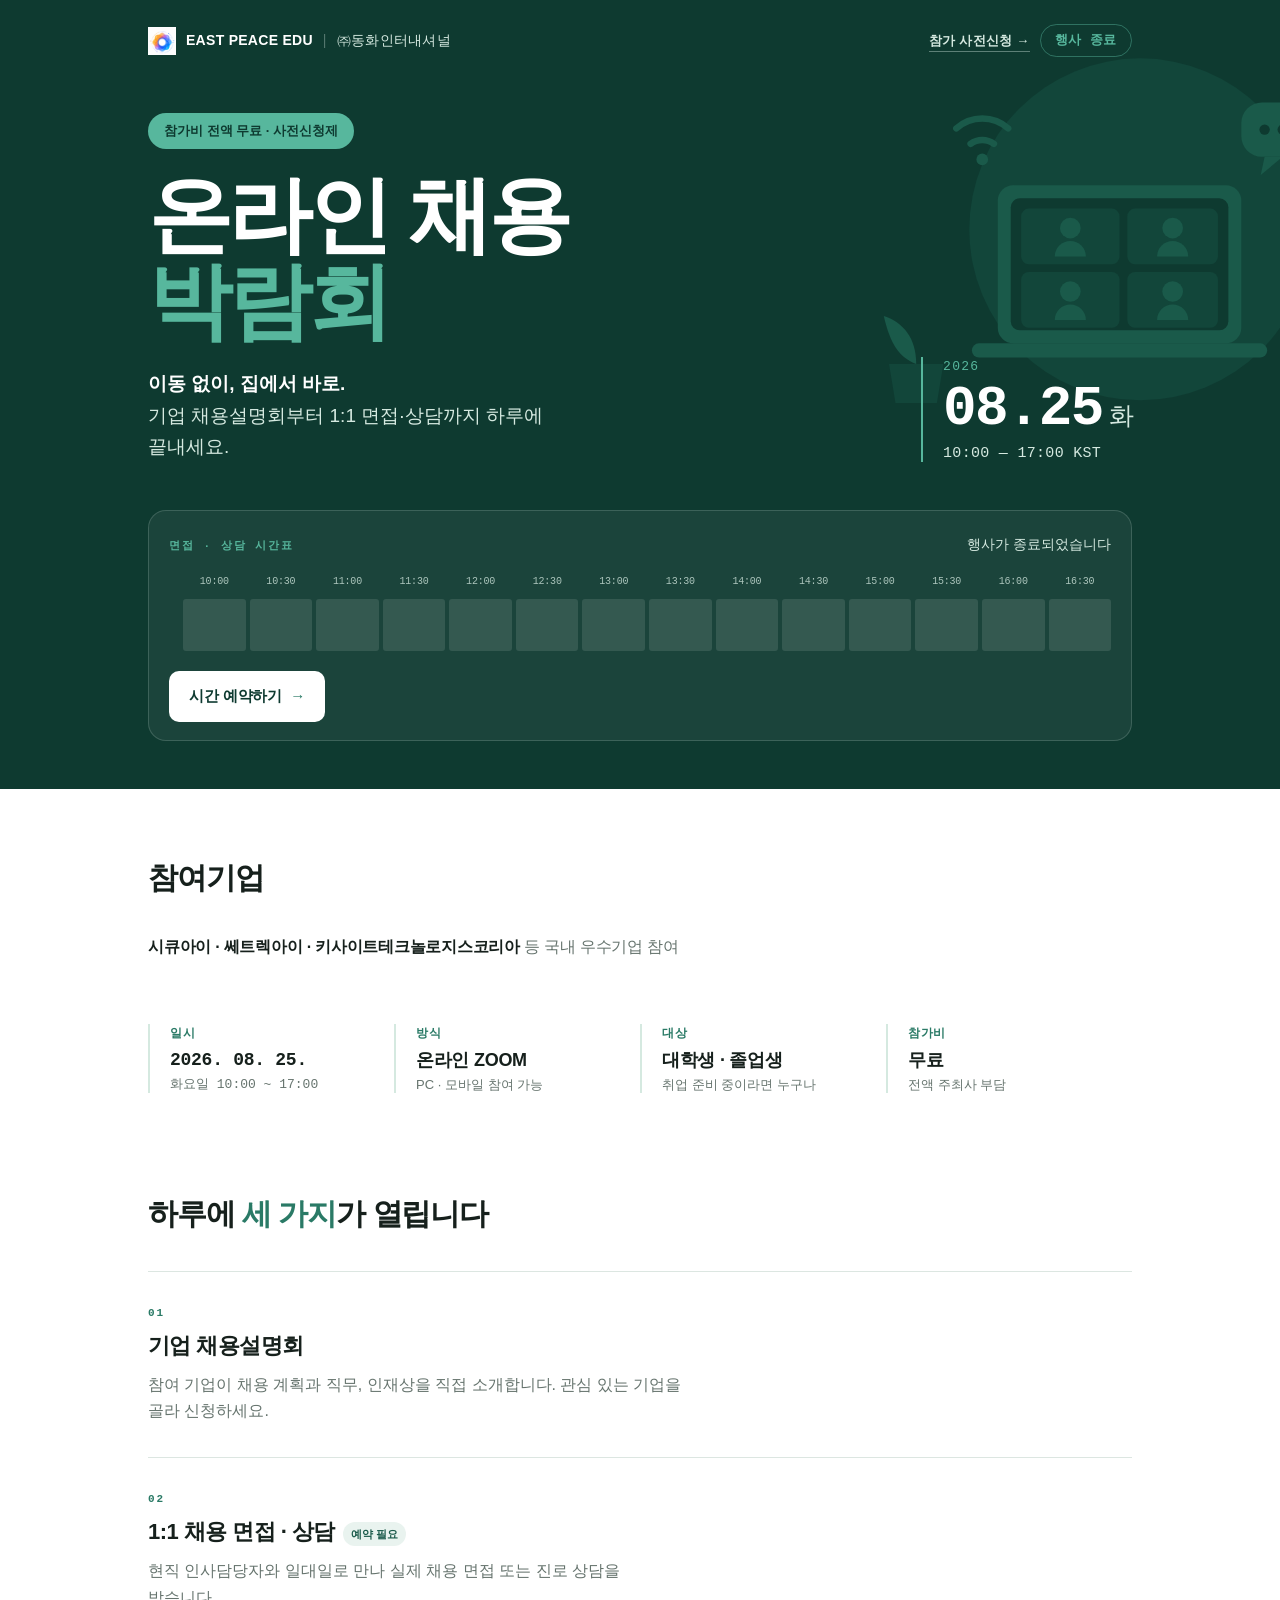
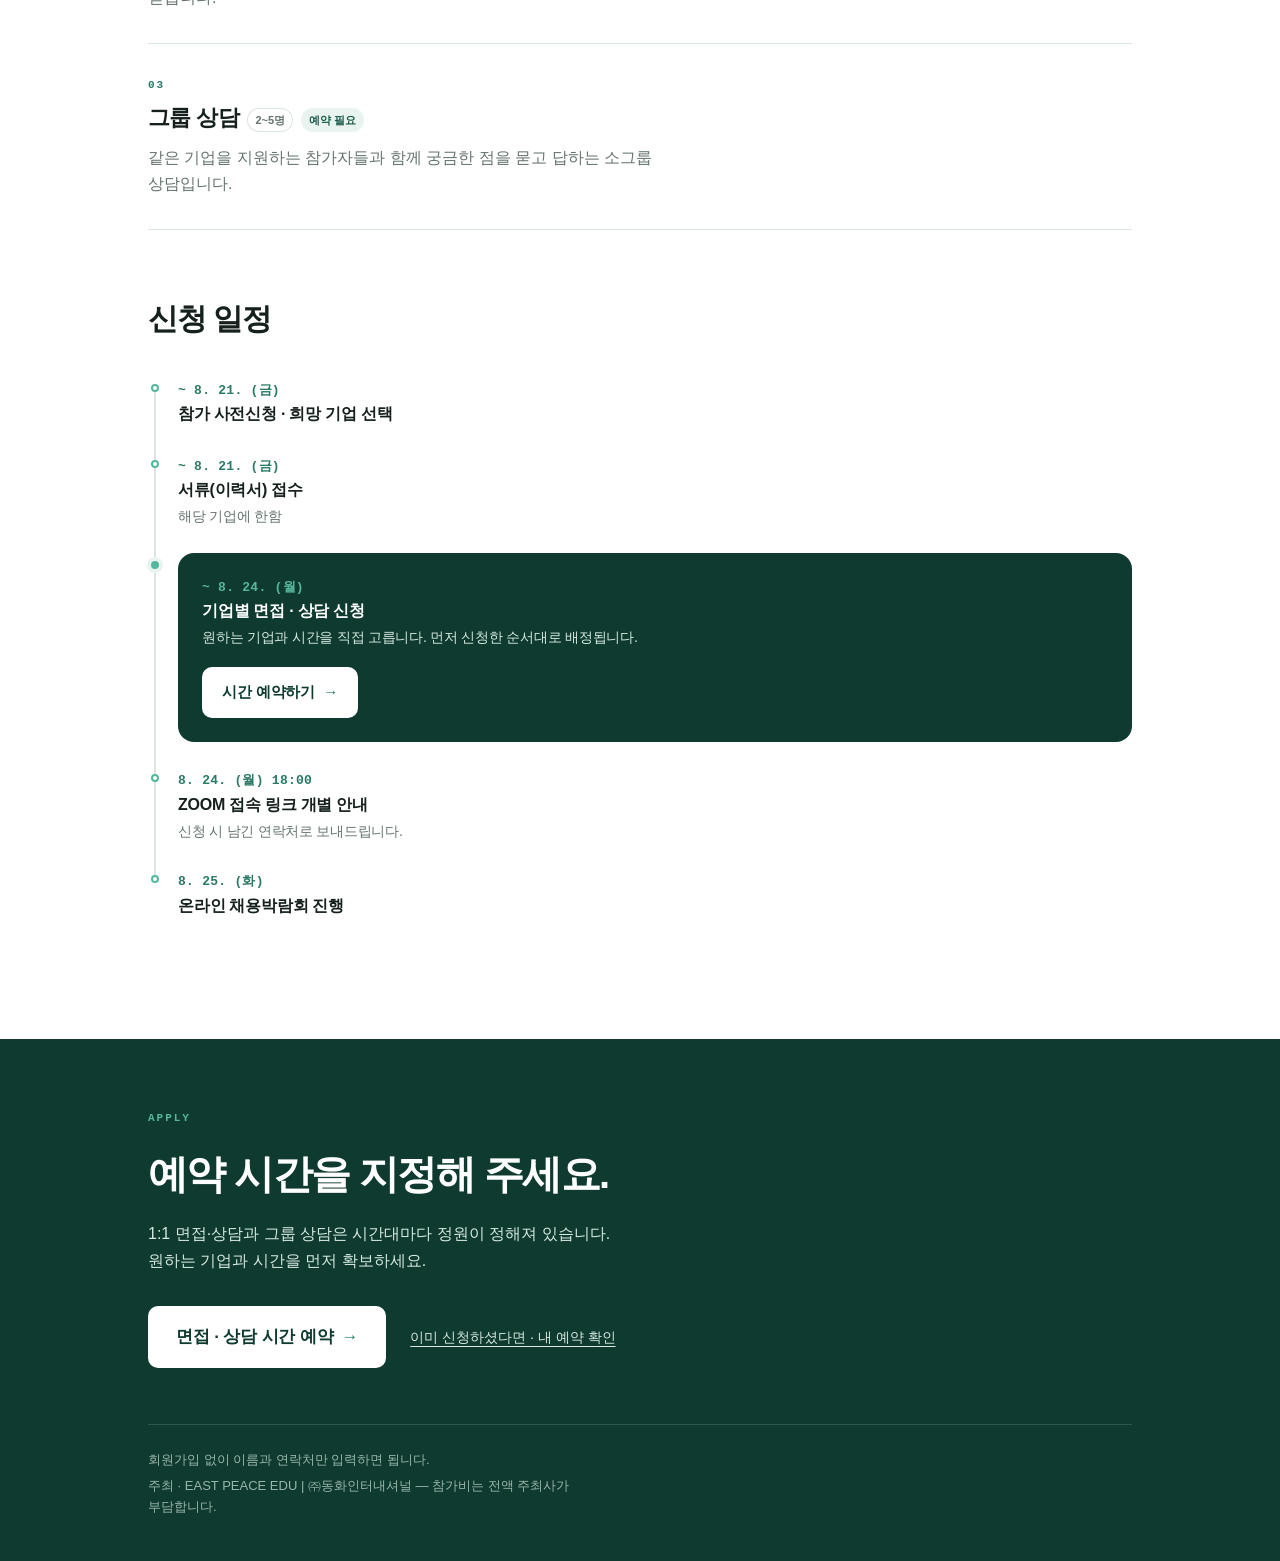
==== commit f53ff77e: "안내 페이지 오른쪽 위에 사전신청 링크를 둔다 포스터 일정의 첫 단계인 참가 사전신청은 eastAI의 사전 등록 페이지가 맡는다. 그쪽으로 가는 문이 이 페이지 어디에도 없었다. " ====
--- a/src/main/resources/static/index.html
+++ b/src/main/resources/static/index.html
@@ -139,10 +139,22 @@
 .top-div { color: rgba(213, 233, 224, .35); font-weight: 400; }
 .top-org { font-weight: 500; color: var(--mint-100); }
 
+/* 사전신청은 eastAI 쪽 페이지가 맡는다. 이 페이지에서 나가는 유일한 바깥 링크라
+   버튼으로 만들지 않는다 — 여기서 할 일(예약)보다 세게 보이면 순서가 뒤집힌다. */
+.top-link {
+	margin-left: auto;
+	color: var(--mint-100);
+	font-size: .8125rem;
+	font-weight: 700;
+	text-decoration: none;
+	border-bottom: 1px solid rgba(213, 233, 224, .4);
+	white-space: nowrap;
+}
+.top-link:hover { color: var(--paper); border-color: var(--mint-400); }
+
 /* 남은 날짜. 포스터에는 없다 — 인쇄물과 달리 웹은 매일 다시 열리므로,
    마감이 지났는지가 가장 먼저 알아야 할 정보다. */
 .dday {
-	margin-left: auto;
 	font-family: var(--mono);
 	font-variant-numeric: tabular-nums;
 	font-size: .8125rem;
@@ -512,6 +524,9 @@
 			<span>EAST PEACE EDU</span>
 			<span class="top-div">|</span>
 			<span class="top-org">㈜동화인터내셔널</span>
+			<!-- 사전신청은 eastAI의 사전 등록 페이지가 맡는다. 포스터 일정의 첫 단계다.
+			     code는 그 행사를 가리키는 공개 코드이므로 행사가 바뀌면 이 값을 바꾼다. -->
+			<a class="top-link" href="https://eastpeace.kr/conference-register.html?code=5f70f757">참가 사전신청 →</a>
 			<span class="dday" id="dday">2026. 8. 25.</span>
 		</header>
 
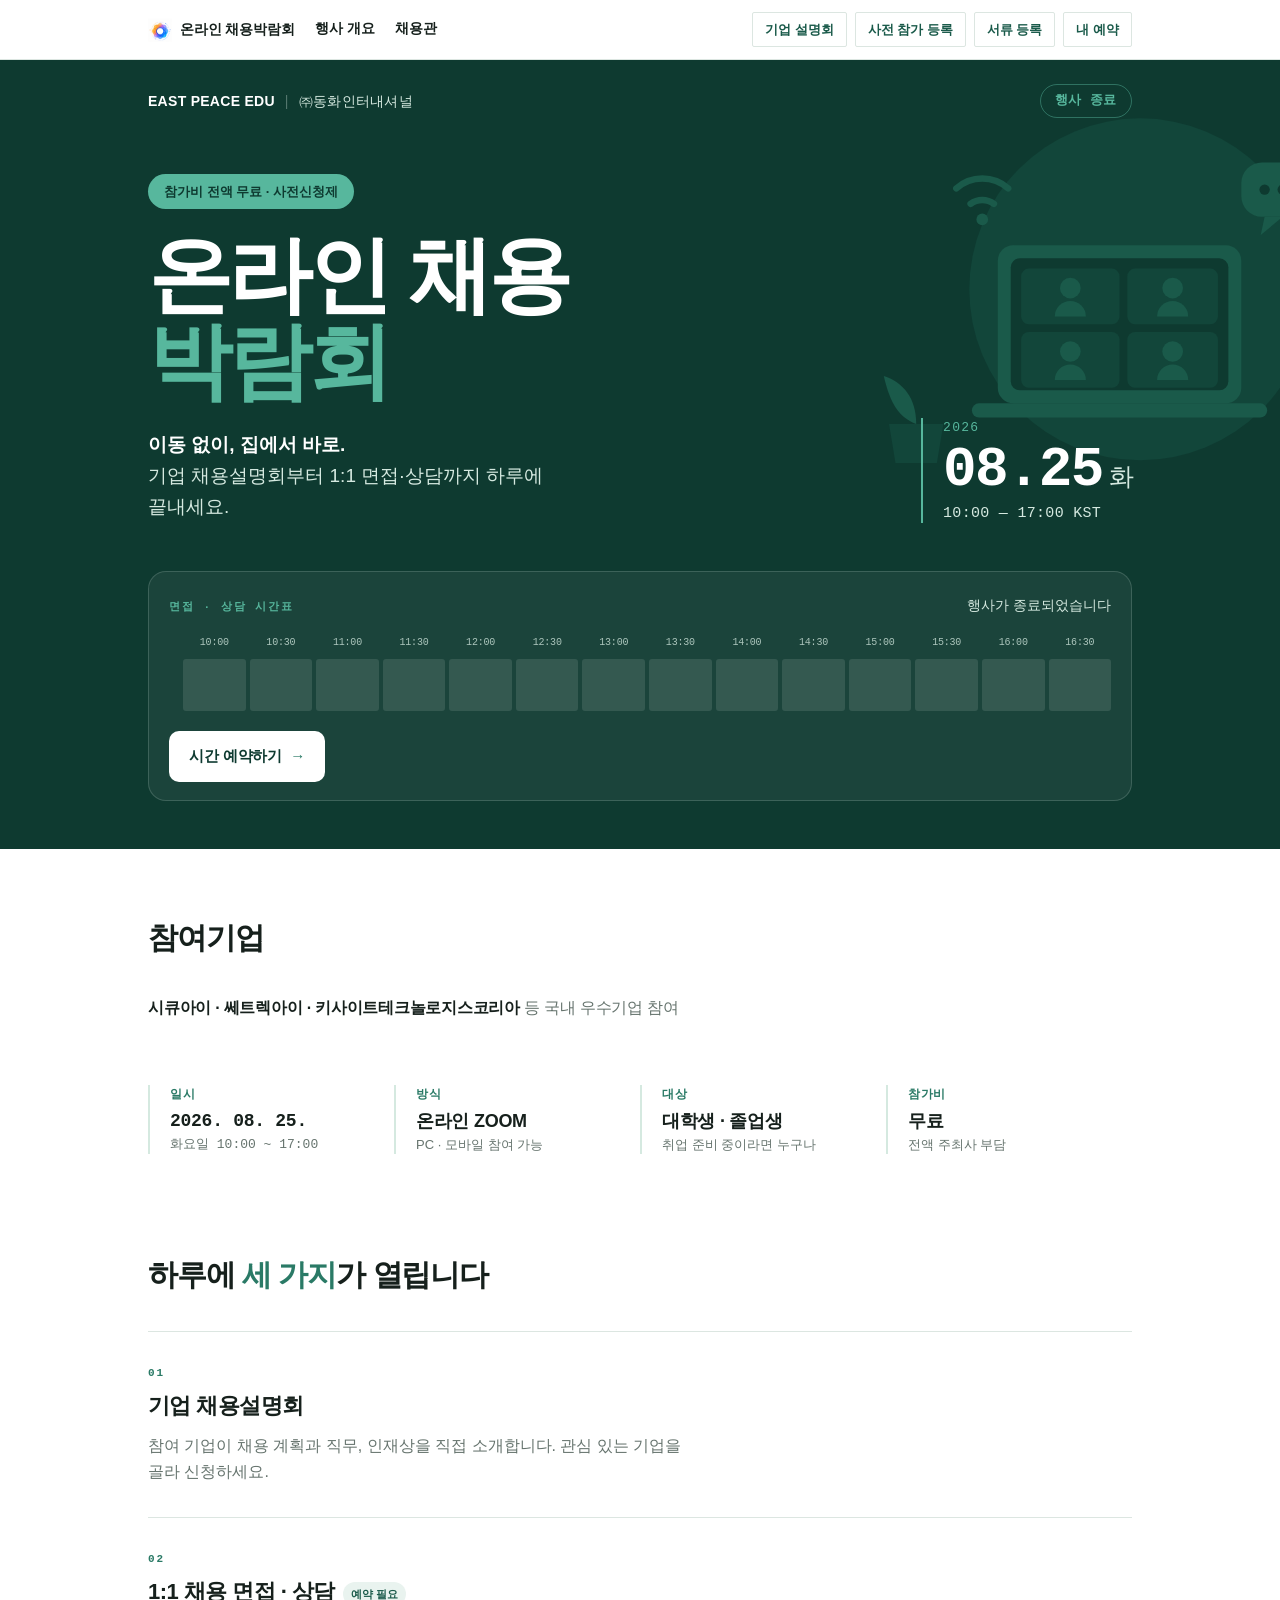
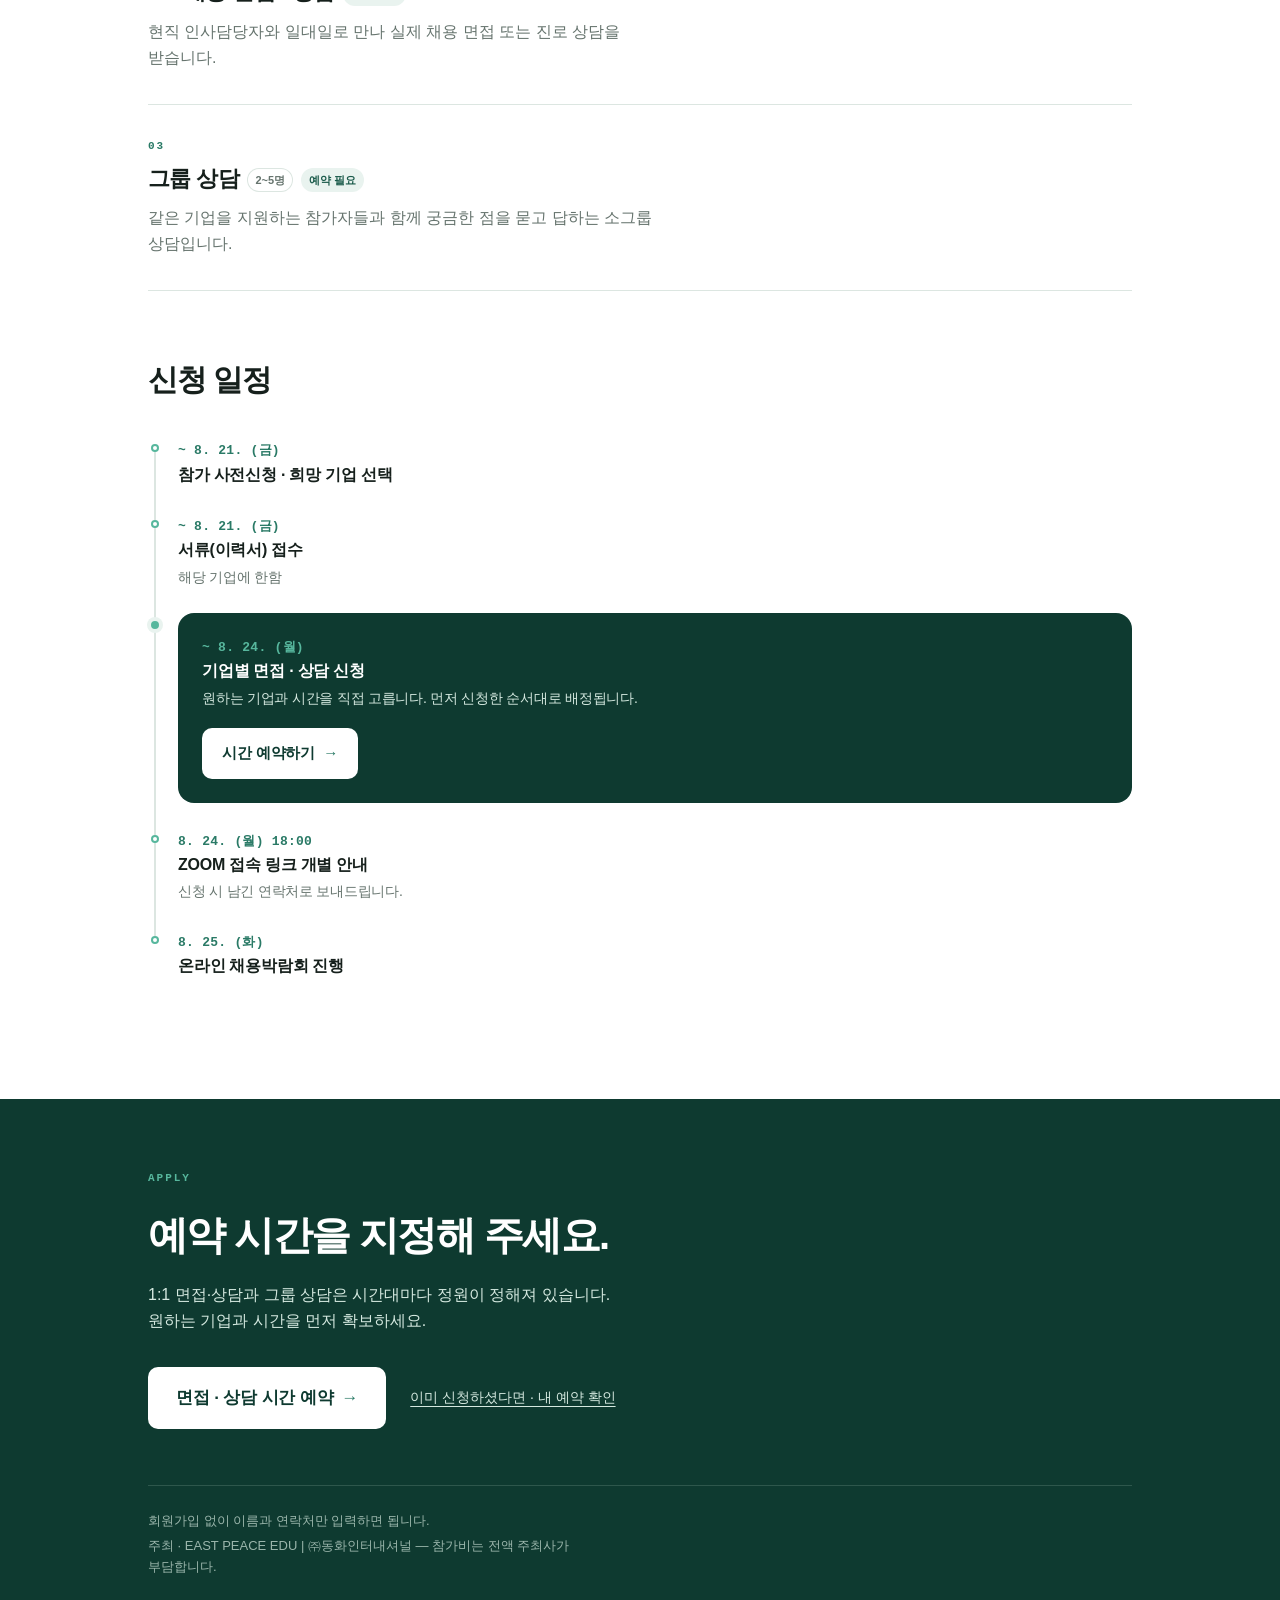
==== commit 63be1d74: "홈페이지 구성안대로 상단 메뉴와 페이지 셋을 세운다 구성안(제1회 온라인 채용 박람회)이 요구하는 뼈대를 맞춘다. 메뉴는 모든 페이지에 같은 줄이 서고, 그 아래로 행사 개요 · " ====
--- a/src/main/resources/static/index.html
+++ b/src/main/resources/static/index.html
@@ -14,6 +14,7 @@
 <!-- 상대경로다. 브라우저가 알아서 찾는 /favicon.ico 는 오리진 루트라 eastAI 쪽으로 가버린다 —
      /reserve/ 아래에서 우리 아이콘을 쓰려면 이 줄이 반드시 있어야 한다. -->
 <link rel="icon" href="favicon.svg" type="image/svg+xml">
+<link rel="stylesheet" href="nav.css">
 
 <style>
 /* 온라인 채용박람회 안내.
@@ -135,26 +136,13 @@
 	font-weight: 700;
 	letter-spacing: .02em;
 }
-.top-mark { width: 1.75rem; height: 1.75rem; flex: none; }
 .top-div { color: rgba(213, 233, 224, .35); font-weight: 400; }
 .top-org { font-weight: 500; color: var(--mint-100); }
-
-/* 사전신청은 eastAI 쪽 페이지가 맡는다. 이 페이지에서 나가는 유일한 바깥 링크라
-   버튼으로 만들지 않는다 — 여기서 할 일(예약)보다 세게 보이면 순서가 뒤집힌다. */
-.top-link {
-	margin-left: auto;
-	color: var(--mint-100);
-	font-size: .8125rem;
-	font-weight: 700;
-	text-decoration: none;
-	border-bottom: 1px solid rgba(213, 233, 224, .4);
-	white-space: nowrap;
-}
-.top-link:hover { color: var(--paper); border-color: var(--mint-400); }
 
 /* 남은 날짜. 포스터에는 없다 — 인쇄물과 달리 웹은 매일 다시 열리므로,
    마감이 지났는지가 가장 먼저 알아야 할 정보다. */
 .dday {
+	margin-left: auto;
 	font-family: var(--mono);
 	font-variant-numeric: tabular-nums;
 	font-size: .8125rem;
@@ -486,6 +474,8 @@
 </style>
 </head>
 <body>
+
+<header id="sitenav"></header>
 
 <section class="hero">
 
@@ -519,16 +509,14 @@
 
 	<div class="shell">
 
-		<header class="top">
-			<img class="top-mark" src="favicon.svg" alt="" width="28" height="28">
+		<!-- 사이트 메뉴는 위의 공용 바가 맡는다. 여기는 주최 표기와 남은 날짜만 남긴다 —
+		     같은 링크를 두 줄에 걸쳐 두면 어느 쪽을 눌러야 하는지 흐려진다. -->
+		<div class="top">
 			<span>EAST PEACE EDU</span>
 			<span class="top-div">|</span>
 			<span class="top-org">㈜동화인터내셔널</span>
-			<!-- 사전신청은 eastAI의 사전 등록 페이지가 맡는다. 포스터 일정의 첫 단계다.
-			     code는 그 행사를 가리키는 공개 코드이므로 행사가 바뀌면 이 값을 바꾼다. -->
-			<a class="top-link" href="https://eastpeace.kr/conference-register.html?code=5f70f757">참가 사전신청 →</a>
 			<span class="dday" id="dday">2026. 8. 25.</span>
-		</header>
+		</div>
 
 		<div class="hero-grid">
 			<div>
@@ -709,6 +697,8 @@
  * KST 자정(=전날 15:00 UTC)에서 날짜가 하루 밀린다 — app.js의 addDays와 같은 이유다.
  * 오늘 날짜도 브라우저 로컬이 아니라 Asia/Seoul로 뽑는다. 해외에서 열어도
  * 행사 기준일은 한국 날짜여야 한다. */
+renderNav('home');
+
 const EVENT_DAY = '2026-08-25';
 const APPLY_BY = '2026-08-24';
 
--- a/src/main/resources/static/nav.css
+++ b/src/main/resources/static/nav.css
@@ -0,0 +1,80 @@
+/* 모든 공개 페이지가 함께 쓰는 상단 메뉴.
+ *
+ * app.css가 아니라 따로 두는 이유: 안내 페이지(index.html)는 포스터 정체성 때문에 자기
+ * 토큰과 색을 따로 갖고 있어서 app.css를 통째로 물려받으면 배경·글꼴이 어긋난다.
+ * 메뉴만 떼어 놓으면 그 한 페이지도 같은 줄을 쓸 수 있다.
+ *
+ * 마크업은 app.js의 renderNav가 만든다 — 여섯 페이지에 같은 줄을 복사해 두면
+ * 메뉴 하나 바꿀 때마다 여섯 곳을 고쳐야 하고, 언젠가 한 곳을 빠뜨린다.
+ */
+
+.sitenav {
+	background: #FFFFFF;
+	border-bottom: 1px solid #DCE6E1;
+	font-family: -apple-system, BlinkMacSystemFont, Pretendard, "Apple SD Gothic Neo",
+		"Malgun Gothic", "Noto Sans KR", sans-serif;
+}
+
+.sitenav-in {
+	max-width: 64rem;
+	margin: 0 auto;
+	padding: .75rem 1.25rem;
+	display: flex;
+	align-items: center;
+	gap: .75rem 1.25rem;
+	flex-wrap: wrap;
+}
+
+.sitenav-home {
+	display: flex;
+	align-items: center;
+	gap: .5rem;
+	text-decoration: none;
+	color: #16201C;
+	font-weight: 800;
+	font-size: .875rem;
+	letter-spacing: -.01em;
+	white-space: nowrap;
+}
+.sitenav-home img { width: 1.5rem; height: 1.5rem; }
+
+.sitenav-links { display: flex; align-items: center; gap: 1.25rem; flex-wrap: wrap; }
+
+.sitenav-links a {
+	text-decoration: none;
+	color: #16201C;
+	font-size: .875rem;
+	font-weight: 700;
+	white-space: nowrap;
+	padding: .25rem 0;
+	border-bottom: 2px solid transparent;
+}
+.sitenav-links a:hover { border-color: #2A7A66; }
+.sitenav-links a[aria-current] { color: #1A5A4A; border-color: #1A5A4A; }
+
+/* 신청으로 이어지는 셋은 테두리를 둘러 구분한다 — 구성안이 그렇게 나눠 두었고,
+   읽기만 하는 메뉴와 무언가를 내는 메뉴는 성격이 다르다. */
+.sitenav-acts { display: flex; align-items: center; gap: .5rem; flex-wrap: wrap; margin-left: auto; }
+
+.sitenav-acts a {
+	text-decoration: none;
+	font-size: .8125rem;
+	font-weight: 700;
+	white-space: nowrap;
+	padding: .375rem .75rem;
+	border: 1px solid #DCE6E1;
+	border-radius: 2px;
+	color: #1A5A4A;
+}
+.sitenav-acts a:hover { border-color: #2A7A66; background: #E9F3EF; }
+.sitenav-acts a[aria-current] { background: #1A5A4A; border-color: #1A5A4A; color: #FFFFFF; }
+
+/* 내 예약은 신청이 아니라 확인이다. 셋과 같은 무게로 두면 처음 온 사람이 여기부터 누른다. */
+.sitenav-mine { font-size: .8125rem; color: #66746E; text-decoration: none; white-space: nowrap; }
+.sitenav-mine:hover { color: #1A5A4A; }
+
+@media (max-width: 46rem) {
+	.sitenav-in { gap: .5rem .875rem; padding: .625rem 1.25rem; }
+	.sitenav-acts { margin-left: 0; width: 100%; }
+	.sitenav-links { gap: .875rem; }
+}
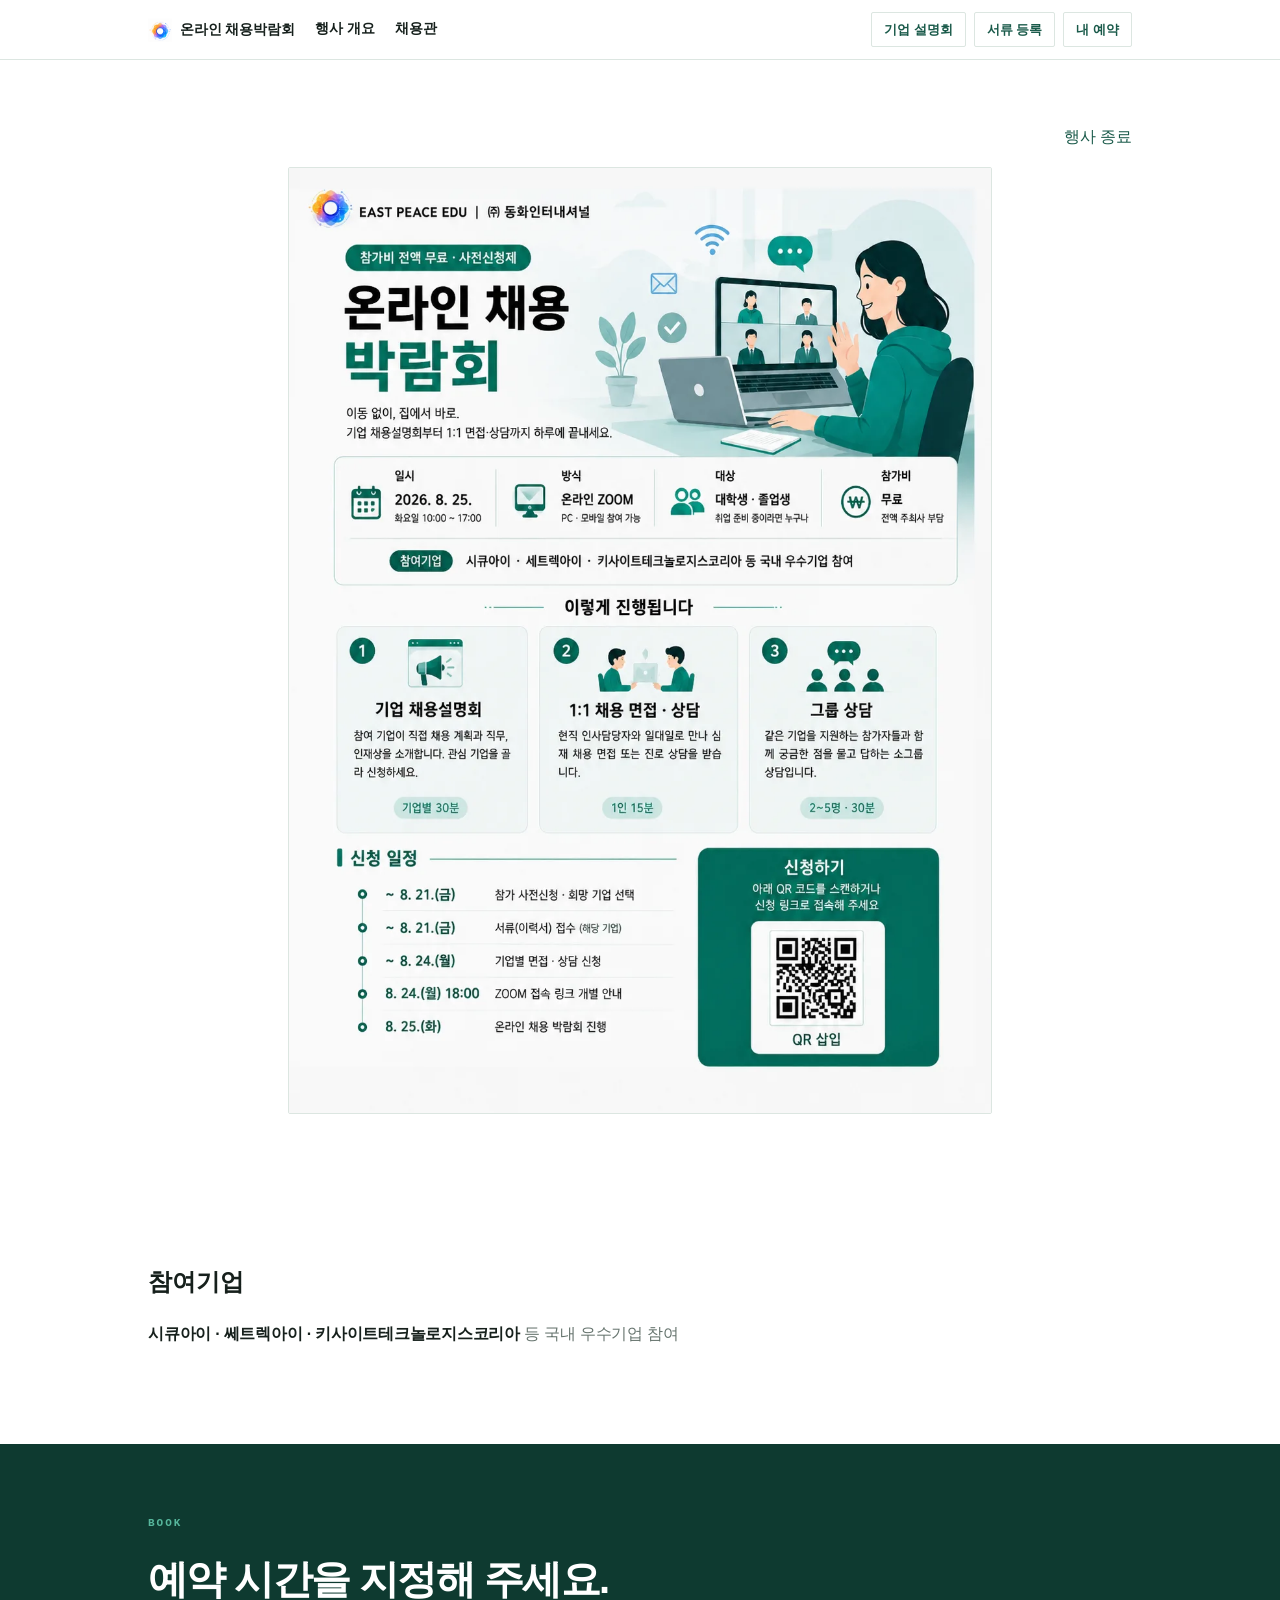
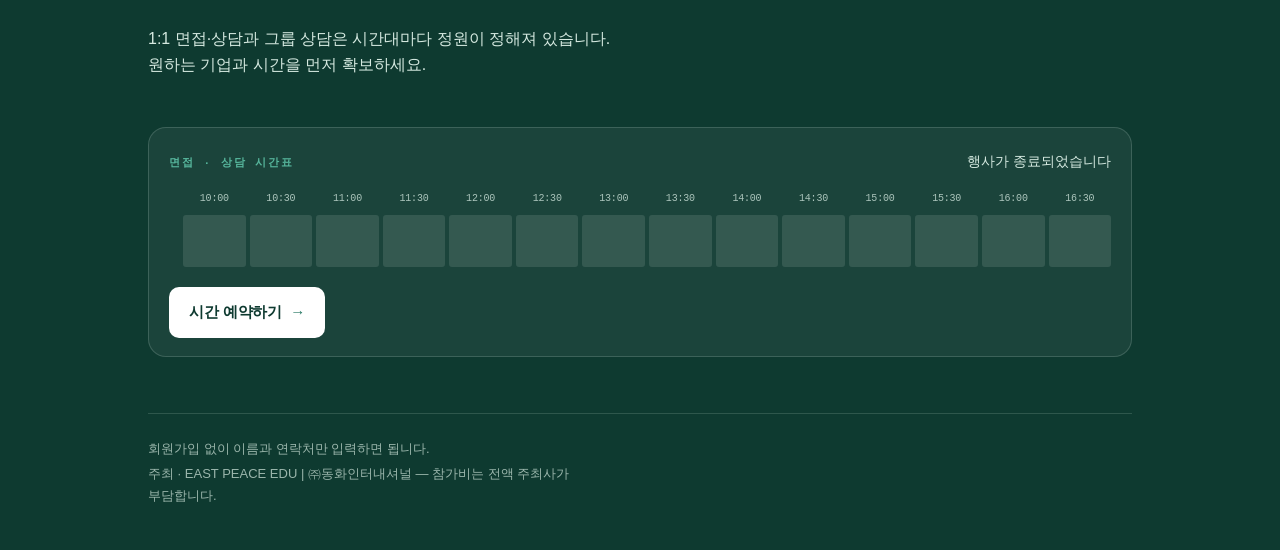
==== commit 074c950b: "메인을 포스터 이미지로 바꾸고 메뉴에서 사전 참가 등록을 뺀다 구성안이 '이 페이지는 포스터로'라고 적어 둔 대로, 배포된 인쇄물을 그대로 첫 화면에 세운다. 같은 행사를 알리는 " ====
--- a/src/main/resources/static/index.html
+++ b/src/main/resources/static/index.html
@@ -9,6 +9,7 @@
 <meta property="og:type" content="website">
 <meta property="og:title" content="온라인 채용박람회 · 2026.8.25">
 <meta property="og:description" content="이동 없이, 집에서 바로. 기업 채용설명회부터 1:1 면접·상담까지 하루에 끝내세요.">
+<meta property="og:image" content="poster.jpg">
 <meta property="og:locale" content="ko_KR">
 
 <!-- 상대경로다. 브라우저가 알아서 찾는 /favicon.ico 는 오리진 루트라 eastAI 쪽으로 가버린다 —
@@ -103,222 +104,68 @@
 	text-transform: uppercase;
 }
 
-/* ══ 히어로 — 진초록 필드 ══════════════════════════════════ */
-
-.hero {
-	position: relative;
-	overflow: hidden;
-	background: var(--pine-900);
-	color: var(--paper);
-	padding-bottom: 3rem;
-}
-
-/* 포스터의 화상회의 모티프. 스티커가 아니라 바탕이 되도록 어둡게 깔고 가장자리로 흘린다.
-   2×2 화면 분할이 아래 레일의 칸과 같은 리듬이라 둘이 서로를 설명한다. */
-.hero-art {
-	position: absolute;
-	right: -6rem;
-	top: 3rem;
-	width: 34rem;
-	pointer-events: none;
-	display: none;
-}
-@media (min-width: 64rem) { .hero-art { display: block; } }
-
-.top {
-	position: relative;
+
+/* ══ 포스터 ══════════════════════════════════════════════
+ *
+ * 배포된 인쇄물을 그대로 첫 화면에 세운다. 같은 행사를 알리는 두 매체가 다르게 생기면
+ * 학생은 다른 행사로 읽는다.
+ *
+ * 원본 PNG는 1.6MB다. 대상이 대학생이라 대부분 모바일로 열고, 그 한 장이 페이지 전체보다
+ * 무거워진다. webp 111KB / jpeg 161KB로 줄여 두고 브라우저가 고르게 한다.
+ */
+.poster-band { padding: 1.5rem 0 3rem; }
+
+.poster-top {
 	display: flex;
 	align-items: center;
-	gap: .625rem;
+	justify-content: flex-end;
+	gap: .75rem;
 	flex-wrap: wrap;
-	padding: 1.5rem 0 3.5rem;
-	font-size: .875rem;
-	font-weight: 700;
-	letter-spacing: .02em;
-}
-.top-div { color: rgba(213, 233, 224, .35); font-weight: 400; }
-.top-org { font-weight: 500; color: var(--mint-100); }
-
-/* 남은 날짜. 포스터에는 없다 — 인쇄물과 달리 웹은 매일 다시 열리므로,
-   마감이 지났는지가 가장 먼저 알아야 할 정보다. */
-.dday {
-	margin-left: auto;
-	font-family: var(--mono);
-	font-variant-numeric: tabular-nums;
-	font-size: .8125rem;
-	font-weight: 700;
-	letter-spacing: .04em;
-	color: var(--mint-400);
-	border: 1px solid rgba(87, 183, 157, .45);
-	border-radius: 999px;
-	padding: .3125rem .875rem;
-	white-space: nowrap;
-}
-.dday[data-urgent] { color: #FFC7B6; border-color: rgba(255, 199, 182, .5); background: rgba(180, 70, 47, .28); }
-
-.hero-grid { position: relative; display: grid; gap: 2rem; align-items: end; }
-@media (min-width: 48rem) { .hero-grid { grid-template-columns: 1fr auto; gap: 3rem; } }
-
-.tagline {
-	display: inline-block;
-	background: var(--mint-400);
-	color: var(--pine-900);
-	font-size: .8125rem;
-	font-weight: 800;
-	padding: .4375rem 1rem;
-	border-radius: 999px;
-	margin-bottom: 1.5rem;
-}
-
-.hero h1 {
-	font-size: clamp(3rem, 13vw, 5.25rem);
-	font-weight: 900;
-	line-height: 1.02;
-	letter-spacing: -.045em;
-	margin: 0 0 1.5rem;
-}
-.hero h1 span { display: block; }
-.hero h1 .thin { color: var(--mint-400); }
-
-.lede { margin: 0; font-size: clamp(1rem, 2.6vw, 1.1875rem); color: var(--mint-100); max-width: 27rem; }
-.lede b { display: block; font-weight: 700; color: var(--paper); }
-
-/* 날짜 도장. 포스터의 '일시' 칸을 숫자만 남겨 크게 찍는다. */
-.stamp {
-	border-left: 2px solid var(--mint-400);
+	margin: 0 0 1rem;
+}
+
+/* 남은 날짜 배지는 원래 진초록 필드 위에서 쓰던 색이다. 흰 바탕에서는 민트 글자가
+   거의 읽히지 않으므로 여기서만 진한 초록으로 되돌린다. */
+.poster-top .dday { color: var(--pine-700); border-color: var(--rule); }
+.poster-top .dday[data-urgent] { color: var(--warn); border-color: #E8B4A8; background: var(--warn-bg); }
+
+.poster {
+	display: block;
+	width: 100%;
+	max-width: 44rem;
+	margin: 0 auto;
+	height: auto;
+	border: 1px solid var(--rule);
+	border-radius: 2px;
+}
+
+
+/* ══ 본문 ═════════════════════════════════════════════════ */
+
+.band { padding: 4rem 0; }
+.band + .band { padding-top: 0; }
+
+/* 참여기업. 사실 넷과 같은 왼쪽 민트 실선을 써서 이 페이지의 조형 안에 둔다 —
+   여기만 테두리 상자로 만들면 다른 사이트에서 붙여온 것처럼 보인다. */
+.firm-grid { display: grid; gap: 1.5rem; }
+@media (min-width: 40rem) { .firm-grid { grid-template-columns: repeat(2, 1fr); gap: 1.75rem 2.5rem; } }
+
+.firm {
+	display: block;
 	padding-left: 1.25rem;
-	line-height: 1.15;
-}
-.stamp-yy { font-size: .8125rem; color: var(--mint-400); letter-spacing: .1em; }
-.stamp-day { display: block; font-size: clamp(2.5rem, 9vw, 3.5rem); font-weight: 700; letter-spacing: -.03em; margin: .125rem 0; }
-.stamp-day em { font-style: normal; font-size: .45em; font-weight: 500; color: var(--mint-100); margin-left: .375rem; }
-.stamp-hr { font-size: .9375rem; color: var(--mint-100); letter-spacing: .02em; }
-
-/* ── 시간표 레일 (이 페이지의 서명) ──────────────────────── */
-
-.rail {
-	position: relative;
-	margin-top: 3rem;
-	background: rgba(255, 255, 255, .055);
-	border: 1px solid rgba(213, 233, 224, .18);
-	border-radius: 1.125rem;
-	padding: 1.375rem 1.25rem 1.125rem;
-}
-
-.rail-head {
-	display: flex;
-	align-items: baseline;
-	justify-content: space-between;
-	gap: 1rem;
-	flex-wrap: wrap;
-	margin-bottom: 1.125rem;
-}
-.rail-head .eyebrow { color: var(--mint-400); }
-.rail-count { font-size: .875rem; color: var(--mint-100); }
-.rail-count b {
-	font-family: var(--mono);
-	font-variant-numeric: tabular-nums;
-	font-size: 1.375rem;
-	font-weight: 700;
-	color: var(--paper);
-	margin-right: .125rem;
-}
-
-/* 기업 × 시간 격자. 한 줄로 합치면 '한 부스라도 열려 있으면 열림'이 되어, 정원 1인 부스에
-   예약이 차도 화면이 꿈쩍하지 않는다. 기업이라는 축을 지우면 안 된다.
-   라벨 열 너비를 줄마다 맞춰야 하므로 격자 하나에 이름·트랙을 번갈아 넣는다. */
-/* 트랙 열은 1fr이 아니라 minmax(0,1fr)이어야 한다. 그리드 아이템은 min-width가 auto여서
-   1fr만 주면 안쪽 flex 트랙이 최소 폭 밑으로 안 줄고 그대로 넘친다. 게다가 .hero가
-   overflow:hidden이라 그 넘침이 잘려나가 가로 스크롤 검사에도 안 걸린다. */
-.rail-grid { display: grid; grid-template-columns: auto minmax(0, 1fr); gap: .5rem .875rem; align-items: center; margin: 0; }
-
-.g-axis, .g-track { display: flex; gap: .25rem; list-style: none; margin: 0; padding: 0; }
-.g-axis li, .g-track li { flex: 1 1 0; min-width: 0; text-align: center; }
-
-/* 기업명이 길어도 트랙을 밀어내지 않게 폭을 묶고 줄바꿈을 허용한다.
-   '키사이트테크놀로지스코리아' 같은 이름을 말줄임으로 자르면 어느 기업인지 못 읽는다. */
-.g-name { font-size: .8125rem; font-weight: 700; letter-spacing: -.01em; max-width: 10rem; line-height: 1.3; }
-.g-name b {
-	font-family: var(--mono);
-	font-weight: 400;
-	font-size: .6875rem;
-	color: var(--mint-400);
-	margin-left: .375rem;
-}
-.g-name a { color: inherit; text-decoration: none; border-bottom: 1px solid rgba(213, 233, 224, .35); }
-.g-name a:hover { border-color: var(--mint-400); }
-
-.g-t {
-	display: block;
-	font-family: var(--mono);
-	font-variant-numeric: tabular-nums;
-	font-size: .625rem;
-	letter-spacing: -.02em;
-	color: rgba(213, 233, 224, .78);
-}
-/* 정시만 남기는 구간. 기준이 34rem이 아니라 46rem인 이유는, 그 사이 폭에서는 기업명 열이
-   자리를 먹어 칸이 20px 아래로 내려가기 때문이다 — 라벨(약 24px)이 서로 겹쳐 못 읽는다. */
-@media (max-width: 46rem) { .g-axis li:nth-child(even) .g-t { visibility: hidden; } }
-
-/* 칸은 그릇이고, 안의 막대가 남은 자리다. 정원이 5인 부스는 한 명 예약할 때마다 5분의 1씩
-   내려간다 — '자리가 있나' 이진값만 그리면 그 부스는 다섯 명이 찰 때까지 꿈쩍하지 않는다. */
-.cell {
-	display: block;
-	position: relative;
-	overflow: hidden;
-	height: 1.75rem;
-	border-radius: 3px;
-	transform-origin: bottom;
-	/* 필드보다 어둡게 파둔다. 바탕보다 밝게 두면 한 자리 빠진 칸이 가득 찬 칸과 구별되지 않는다. */
-	background: rgba(3, 22, 18, .55);
-}
-.cell b {
-	position: absolute;
-	left: 0;
-	right: 0;
-	bottom: 0;
-	height: calc(var(--seat, 1) * 100%);
-	background: var(--mint-400);
-}
-.is-full .cell { background: transparent; box-shadow: inset 0 0 0 1px rgba(213, 233, 224, .34); }
-.is-past .cell { background: transparent; box-shadow: inset 0 0 0 1px rgba(213, 233, 224, .1); }
-/* 그 기업이 그 시간에 아예 열지 않는다. 마감과 같게 그리면 없는 자리를 있다고 말하게 된다. */
-.is-off  .cell { background: none; box-shadow: none; }
-
-/* 뼈대(현황 전)는 하루의 모양만 보여주므로 한 줄로 두껍게 둔다.
-   채울 막대가 없으니 홈 색을 그대로 두면 바탕에 묻힌다 — 밝은 중립색으로 되돌린다. */
-.rail-grid.is-blank .cell { height: 3.25rem; background: rgba(213, 233, 224, .13); }
-
-@media (max-width: 34rem) {
-	.rail-grid { grid-template-columns: minmax(0, 1fr); gap: .375rem; }
-	.g-corner { display: none; }
-	.g-name { max-width: none; margin-top: .5rem; }
-	/* 칸이 좁아지므로 높이도 낮춘다 — 안 그러면 시간 막대가 아니라 알약처럼 보인다. */
-	.cell { height: 1.375rem; }
-}
-
-.rail-foot {
-	display: flex;
-	align-items: center;
-	justify-content: space-between;
-	gap: 1rem;
-	flex-wrap: wrap;
-	margin-top: 1.25rem;
-}
-/* 현황을 못 받으면 칠할 상태가 없으니 범례도 감춘다 — 아무것도 가리키지 않는 범례는 거짓말이다. */
-.key { display: flex; align-items: center; gap: 1rem; font-size: .75rem; color: rgba(213, 233, 224, .75); }
-.key[hidden] { display: none; }
-.key span { display: flex; align-items: center; gap: .375rem; }
-.key i { width: .75rem; height: .75rem; border-radius: 2px; background: rgba(3, 22, 18, .55); }
-.key .k-open { background: var(--mint-400); }
-/* 반만 찬 견본. 막대 높이가 무슨 뜻인지 말로 설명하는 것보다 하나 보여주는 편이 짧다. */
-.key .k-half { background: linear-gradient(to top, var(--mint-400) 50%, rgba(3, 22, 18, .55) 50%); }
-.key .k-full { background: none; box-shadow: inset 0 0 0 1px rgba(213, 233, 224, .35); }
-
-/* 데이터가 도착할 때 한 번만 도는 연출. 하루가 왼쪽부터 채워지는 모양이다. */
-@keyframes rise { from { transform: scaleY(.18); opacity: 0; } to { transform: scaleY(1); opacity: 1; } }
-/* 열 단위로만 지연을 준다 — 모든 기업의 같은 시간대가 함께 채워지며 왼쪽에서 오른쪽으로 쓸린다. */
-.rail-grid.is-live .cell { animation: rise .42s cubic-bezier(.2, .8, .3, 1) backwards; animation-delay: calc(var(--i) * 24ms); }
+	border-left: 2px solid var(--mint-100);
+	text-decoration: none;
+	color: inherit;
+	transition: border-color .12s ease;
+}
+.firm:hover { border-color: var(--pine-500); }
+.firm b { font-size: 1.0625rem; font-weight: 800; letter-spacing: -.02em; }
+.firm .cat { font-size: .75rem; font-weight: 700; letter-spacing: .02em; color: var(--pine-500); margin-left: .5rem; white-space: nowrap; }
+.firm p { margin: .3125rem 0 0; font-size: .875rem; color: var(--ink-60); }
+
+/* 기업 정보를 못 받아왔을 때 남는 포스터 문구. */
+.firm-fallback { margin: 0; font-weight: 700; letter-spacing: -.015em; }
+.firm-fallback .etc { font-weight: 400; color: var(--ink-60); }
 
 /* ── 버튼 ──────────────────────────────────────────────── */
 
@@ -342,115 +189,131 @@
 
 .btn--big { padding: 1.0625rem 1.75rem; font-size: 1.0625rem; }
 
-/* ══ 본문 ═════════════════════════════════════════════════ */
-
-.band { padding: 4rem 0; }
-.band + .band { padding-top: 0; }
-
-/* 사실 넷. 상자를 벗기고 세로 실선만 남겼다 — 포스터에서는 테두리가 종이 위 영역을
-   나누지만, 화면에서는 상자가 하나 더 생길 뿐 정보가 더 또렷해지지 않는다. */
-.facts { display: grid; gap: 1.75rem; margin: 0 0 2rem; }
-@media (min-width: 44rem) { .facts { grid-template-columns: repeat(4, 1fr); gap: 0; } }
-
-.fact { padding-left: 1.25rem; border-left: 2px solid var(--mint-100); }
-.fact dt { font-size: .75rem; font-weight: 700; letter-spacing: .06em; color: var(--pine-500); margin-bottom: .25rem; }
-.fact dd { margin: 0; font-size: 1.125rem; font-weight: 800; letter-spacing: -.015em; line-height: 1.35; }
-.fact .fine { display: block; font-size: .8125rem; font-weight: 400; color: var(--ink-60); margin-top: .1875rem; letter-spacing: 0; }
-
-/* 참여기업. 사실 넷과 같은 왼쪽 민트 실선을 써서 이 페이지의 조형 안에 둔다 —
-   여기만 테두리 상자로 만들면 다른 사이트에서 붙여온 것처럼 보인다. */
-.firm-grid { display: grid; gap: 1.5rem; }
-@media (min-width: 40rem) { .firm-grid { grid-template-columns: repeat(2, 1fr); gap: 1.75rem 2.5rem; } }
-
-.firm {
+/* ── 시간표 레일 (이 페이지의 서명) ──────────────────────── */
+
+.rail {
+	position: relative;
+	margin-top: 3rem;
+	background: rgba(255, 255, 255, .055);
+	border: 1px solid rgba(213, 233, 224, .18);
+	border-radius: 1.125rem;
+	padding: 1.375rem 1.25rem 1.125rem;
+}
+
+.rail-head {
+	display: flex;
+	align-items: baseline;
+	justify-content: space-between;
+	gap: 1rem;
+	flex-wrap: wrap;
+	margin-bottom: 1.125rem;
+}
+.rail-head .eyebrow { color: var(--mint-400); }
+.rail-count { font-size: .875rem; color: var(--mint-100); }
+.rail-count b {
+	font-family: var(--mono);
+	font-variant-numeric: tabular-nums;
+	font-size: 1.375rem;
+	font-weight: 700;
+	color: var(--paper);
+	margin-right: .125rem;
+}
+
+/* 기업 × 시간 격자. 한 줄로 합치면 '한 부스라도 열려 있으면 열림'이 되어, 정원 1인 부스에
+   예약이 차도 화면이 꿈쩍하지 않는다. 기업이라는 축을 지우면 안 된다.
+   라벨 열 너비를 줄마다 맞춰야 하므로 격자 하나에 이름·트랙을 번갈아 넣는다. */
+/* 트랙 열은 1fr이 아니라 minmax(0,1fr)이어야 한다. 그리드 아이템은 min-width가 auto여서
+   1fr만 주면 안쪽 flex 트랙이 최소 폭 밑으로 안 줄고 그대로 넘친다. 게다가 .hero가
+   overflow:hidden이라 그 넘침이 잘려나가 가로 스크롤 검사에도 안 걸린다. */
+.rail-grid { display: grid; grid-template-columns: auto minmax(0, 1fr); gap: .5rem .875rem; align-items: center; margin: 0; }
+
+.g-axis, .g-track { display: flex; gap: .25rem; list-style: none; margin: 0; padding: 0; }
+.g-axis li, .g-track li { flex: 1 1 0; min-width: 0; text-align: center; }
+
+/* 기업명이 길어도 트랙을 밀어내지 않게 폭을 묶고 줄바꿈을 허용한다.
+   '키사이트테크놀로지스코리아' 같은 이름을 말줄임으로 자르면 어느 기업인지 못 읽는다. */
+.g-name { font-size: .8125rem; font-weight: 700; letter-spacing: -.01em; max-width: 10rem; line-height: 1.3; }
+.g-name b {
+	font-family: var(--mono);
+	font-weight: 400;
+	font-size: .6875rem;
+	color: var(--mint-400);
+	margin-left: .375rem;
+}
+.g-name a { color: inherit; text-decoration: none; border-bottom: 1px solid rgba(213, 233, 224, .35); }
+.g-name a:hover { border-color: var(--mint-400); }
+
+.g-t {
 	display: block;
-	padding-left: 1.25rem;
-	border-left: 2px solid var(--mint-100);
-	text-decoration: none;
-	color: inherit;
-	transition: border-color .12s ease;
-}
-.firm:hover { border-color: var(--pine-500); }
-.firm b { font-size: 1.0625rem; font-weight: 800; letter-spacing: -.02em; }
-.firm .cat { font-size: .75rem; font-weight: 700; letter-spacing: .02em; color: var(--pine-500); margin-left: .5rem; white-space: nowrap; }
-.firm p { margin: .3125rem 0 0; font-size: .875rem; color: var(--ink-60); }
-
-/* 기업 정보를 못 받아왔을 때 남는 포스터 문구. */
-.firm-fallback { margin: 0; font-weight: 700; letter-spacing: -.015em; }
-.firm-fallback .etc { font-weight: 400; color: var(--ink-60); }
-
-/* ── 진행 방식 — 행사 프로그램표 ─────────────────────────── */
-
-.h2 { font-size: clamp(1.5rem, 4.5vw, 1.875rem); font-weight: 900; letter-spacing: -.035em; margin: 0 0 2rem; }
-.h2 .thin { color: var(--pine-500); }
-
-.prog { list-style: none; margin: 0; padding: 0; border-top: 1px solid var(--rule); }
-
-.prog li { padding: 1.75rem 0; border-bottom: 1px solid var(--rule); }
-@media (min-width: 40rem) { .prog li { padding: 2rem 0; } }
-
-.prog-no { display: block; color: var(--pine-500); margin-bottom: .375rem; }
-.prog h3 { font-size: clamp(1.125rem, 3.4vw, 1.375rem); font-weight: 800; letter-spacing: -.025em; margin: 0 0 .5rem; }
-.prog p { margin: 0; color: var(--ink-60); max-width: 34rem; }
-
-.need {
-	display: inline-block;
-	vertical-align: .125em;
-	margin-left: .5rem;
-	background: var(--mint-50);
-	color: var(--pine-700);
-	font-size: .6875rem;
-	font-weight: 800;
-	letter-spacing: 0;
-	padding: .1875rem .5rem;
-	border-radius: 999px;
-}
-
-/* 정원처럼 확정된 값만 붙인다. 소요시간은 아직 정해지지 않아 넣지 않는다. */
-.need--calm { background: none; color: var(--ink-60); box-shadow: inset 0 0 0 1px var(--rule); }
-
-/* ── 신청 일정 ──────────────────────────────────────────── */
-
-.plan { list-style: none; margin: 0; padding: 0; }
-.plan li { display: grid; grid-template-columns: auto 1fr; gap: 1rem; }
-
-.dot { position: relative; width: .875rem; display: flex; justify-content: center; padding-top: .5rem; }
-.dot::before {
-	content: "";
-	width: .5rem; height: .5rem;
-	border-radius: 50%;
-	background: var(--paper);
-	border: 2px solid var(--mint-400);
-	z-index: 1;
-}
-/* 잇는 선. 마지막 항목에는 그리지 않는다 — 끝난 뒤로 이어지는 선은 거짓말이다. */
-.dot::after {
-	content: "";
+	font-family: var(--mono);
+	font-variant-numeric: tabular-nums;
+	font-size: .625rem;
+	letter-spacing: -.02em;
+	color: rgba(213, 233, 224, .78);
+}
+/* 정시만 남기는 구간. 기준이 34rem이 아니라 46rem인 이유는, 그 사이 폭에서는 기업명 열이
+   자리를 먹어 칸이 20px 아래로 내려가기 때문이다 — 라벨(약 24px)이 서로 겹쳐 못 읽는다. */
+@media (max-width: 46rem) { .g-axis li:nth-child(even) .g-t { visibility: hidden; } }
+
+/* 칸은 그릇이고, 안의 막대가 남은 자리다. 정원이 5인 부스는 한 명 예약할 때마다 5분의 1씩
+   내려간다 — '자리가 있나' 이진값만 그리면 그 부스는 다섯 명이 찰 때까지 꿈쩍하지 않는다. */
+.cell {
+	display: block;
+	position: relative;
+	overflow: hidden;
+	height: 1.75rem;
+	border-radius: 3px;
+	transform-origin: bottom;
+	/* 필드보다 어둡게 파둔다. 바탕보다 밝게 두면 한 자리 빠진 칸이 가득 찬 칸과 구별되지 않는다. */
+	background: rgba(3, 22, 18, .55);
+}
+.cell b {
 	position: absolute;
-	top: .875rem; bottom: -.5rem; left: 50%;
-	width: 2px; margin-left: -1px;
-	background: var(--rule);
-}
-.plan li:last-child .dot::after { display: none; }
-
-.step { padding: .25rem 0 1.5rem; }
-.step-when { font-size: .8125rem; font-weight: 700; color: var(--pine-500); letter-spacing: .02em; }
-.step-what { font-weight: 700; letter-spacing: -.015em; }
-.step-fine { display: block; font-size: .875rem; font-weight: 400; color: var(--ink-60); margin-top: .125rem; }
-
-/* 우리가 담당하는 단계. 여기만 진초록 카드가 되어 버튼을 직접 쥐고 있다 —
-   일정표가 '지금 당신 차례'를 가리키면서 그 자리에서 할 일을 건넨다. */
-.plan li.is-here .dot::before { background: var(--mint-400); box-shadow: 0 0 0 4px var(--mint-50); }
-.plan li.is-here .step {
-	background: var(--pine-900);
-	color: var(--paper);
-	border-radius: 1rem;
-	padding: 1.5rem;
-	margin-bottom: 1.5rem;
-}
-.plan li.is-here .step-when { color: var(--mint-400); }
-.plan li.is-here .step-fine { color: var(--mint-100); }
-.plan li.is-here .btn { margin-top: 1.125rem; }
+	left: 0;
+	right: 0;
+	bottom: 0;
+	height: calc(var(--seat, 1) * 100%);
+	background: var(--mint-400);
+}
+.is-full .cell { background: transparent; box-shadow: inset 0 0 0 1px rgba(213, 233, 224, .34); }
+.is-past .cell { background: transparent; box-shadow: inset 0 0 0 1px rgba(213, 233, 224, .1); }
+/* 그 기업이 그 시간에 아예 열지 않는다. 마감과 같게 그리면 없는 자리를 있다고 말하게 된다. */
+.is-off  .cell { background: none; box-shadow: none; }
+
+/* 뼈대(현황 전)는 하루의 모양만 보여주므로 한 줄로 두껍게 둔다.
+   채울 막대가 없으니 홈 색을 그대로 두면 바탕에 묻힌다 — 밝은 중립색으로 되돌린다. */
+.rail-grid.is-blank .cell { height: 3.25rem; background: rgba(213, 233, 224, .13); }
+
+@media (max-width: 34rem) {
+	.rail-grid { grid-template-columns: minmax(0, 1fr); gap: .375rem; }
+	.g-corner { display: none; }
+	.g-name { max-width: none; margin-top: .5rem; }
+	/* 칸이 좁아지므로 높이도 낮춘다 — 안 그러면 시간 막대가 아니라 알약처럼 보인다. */
+	.cell { height: 1.375rem; }
+}
+
+.rail-foot {
+	display: flex;
+	align-items: center;
+	justify-content: space-between;
+	gap: 1rem;
+	flex-wrap: wrap;
+	margin-top: 1.25rem;
+}
+/* 현황을 못 받으면 칠할 상태가 없으니 범례도 감춘다 — 아무것도 가리키지 않는 범례는 거짓말이다. */
+.key { display: flex; align-items: center; gap: 1rem; font-size: .75rem; color: rgba(213, 233, 224, .75); }
+.key[hidden] { display: none; }
+.key span { display: flex; align-items: center; gap: .375rem; }
+.key i { width: .75rem; height: .75rem; border-radius: 2px; background: rgba(3, 22, 18, .55); }
+.key .k-open { background: var(--mint-400); }
+/* 반만 찬 견본. 막대 높이가 무슨 뜻인지 말로 설명하는 것보다 하나 보여주는 편이 짧다. */
+.key .k-half { background: linear-gradient(to top, var(--mint-400) 50%, rgba(3, 22, 18, .55) 50%); }
+.key .k-full { background: none; box-shadow: inset 0 0 0 1px rgba(213, 233, 224, .35); }
+
+/* 데이터가 도착할 때 한 번만 도는 연출. 하루가 왼쪽부터 채워지는 모양이다. */
+@keyframes rise { from { transform: scaleY(.18); opacity: 0; } to { transform: scaleY(1); opacity: 1; } }
+/* 열 단위로만 지연을 준다 — 모든 기업의 같은 시간대가 함께 채워지며 왼쪽에서 오른쪽으로 쓸린다. */
+.rail-grid.is-live .cell { animation: rise .42s cubic-bezier(.2, .8, .3, 1) backwards; animation-delay: calc(var(--i) * 24ms); }
 
 /* ══ 맺음 ═════════════════════════════════════════════════ */
 
@@ -477,92 +340,25 @@
 
 <header id="sitenav"></header>
 
-<section class="hero">
-
-	<div class="hero-art" aria-hidden="true">
-		<svg viewBox="0 0 420 300" fill="none" xmlns="http://www.w3.org/2000/svg">
-			<circle cx="238" cy="140" r="132" fill="#12463A"/>
-			<g stroke="#1A5A4A" stroke-width="5" stroke-linecap="round" fill="none">
-				<path d="M96 62a30 30 0 0 1 40 0"/><path d="M107 74a15 15 0 0 1 18 0"/>
-			</g>
-			<circle cx="116" cy="86" r="4.5" fill="#1A5A4A"/>
-			<rect x="316" y="42" width="64" height="42" rx="16" fill="#1A5A4A"/>
-			<path d="M334 84l-3 14 17-14z" fill="#1A5A4A"/>
-			<g fill="#0E3A30"><circle cx="334" cy="63" r="4"/><circle cx="348" cy="63" r="4"/><circle cx="362" cy="63" r="4"/></g>
-			<rect x="128" y="106" width="188" height="122" rx="12" fill="#1A5A4A"/>
-			<rect x="138" y="116" width="168" height="102" rx="7" fill="#0E3A30"/>
-			<g fill="#12463A">
-				<rect x="146" y="124" width="76" height="43" rx="6"/><rect x="228" y="124" width="70" height="43" rx="6"/>
-				<rect x="146" y="173" width="76" height="43" rx="6"/><rect x="228" y="173" width="70" height="43" rx="6"/>
-			</g>
-			<g fill="#1A5A4A">
-				<circle cx="184" cy="139" r="8"/><path d="M172 161a12 12 0 0 1 24 0z"/>
-				<circle cx="263" cy="139" r="8"/><path d="M251 161a12 12 0 0 1 24 0z"/>
-				<circle cx="184" cy="188" r="8"/><path d="M172 210a12 12 0 0 1 24 0z"/>
-				<circle cx="263" cy="188" r="8"/><path d="M251 210a12 12 0 0 1 24 0z"/>
-			</g>
-			<rect x="108" y="228" width="228" height="11" rx="5.5" fill="#1A5A4A"/>
-			<path d="M44 244h42l-5 30H49z" fill="#12463A"/>
-			<path d="M65 244c0-20-10-32-25-37 5 22 12 32 25 37z" fill="#1A5A4A"/>
-		</svg>
-	</div>
-
+<section class="band poster-band">
 	<div class="shell">
-
-		<!-- 사이트 메뉴는 위의 공용 바가 맡는다. 여기는 주최 표기와 남은 날짜만 남긴다 —
-		     같은 링크를 두 줄에 걸쳐 두면 어느 쪽을 눌러야 하는지 흐려진다. -->
-		<div class="top">
-			<span>EAST PEACE EDU</span>
-			<span class="top-div">|</span>
-			<span class="top-org">㈜동화인터내셔널</span>
+		<div class="poster-top">
 			<span class="dday" id="dday">2026. 8. 25.</span>
 		</div>
-
-		<div class="hero-grid">
-			<div>
-				<span class="tagline">참가비 전액 무료 · 사전신청제</span>
-				<h1><span>온라인 채용</span><span class="thin">박람회</span></h1>
-				<p class="lede">
-					<b>이동 없이, 집에서 바로.</b>
-					기업 채용설명회부터 1:1 면접·상담까지 하루에 끝내세요.
-				</p>
-			</div>
-
-			<div class="stamp num">
-				<span class="stamp-yy">2026</span>
-				<span class="stamp-day">08.25<em>화</em></span>
-				<span class="stamp-hr">10:00 — 17:00 KST</span>
-			</div>
-		</div>
-
-		<!-- 서명 요소. 하루를 30분으로 자른 칸이 지금 얼마나 남았는지 실제로 물어와 칠한다. -->
-		<div class="rail">
-			<div class="rail-head">
-				<span class="eyebrow">면접 · 상담 시간표</span>
-				<!-- 현황을 못 받았을 때 남는 문구. 운영시간만 말한다 — 상담 길이는 아직 미정이다. -->
-				<span class="rail-count" id="railCount">10:00 – 17:00</span>
-			</div>
-
-			<!-- 칸 하나하나를 읽어주면 수십 번 반복될 뿐이라, 화면낭독기에는 위의 요약만 남긴다. -->
-			<div class="rail-grid" id="railGrid" aria-hidden="true"></div>
-
-			<div class="rail-foot">
-				<p class="key" id="railKey" hidden>
-					<span><i class="k-open"></i> 자리 있음</span>
-					<span><i class="k-half"></i> 일부 참</span>
-					<span><i class="k-full"></i> 마감</span>
-				</p>
-				<a class="btn" href="book.html">시간 예약하기 <span class="arrow">→</span></a>
-			</div>
-		</div>
-
+		<!-- 인쇄물 그대로. 글자가 그림 안에 있으므로 alt에 핵심 사실을 담아
+		     화면낭독기와 검색엔진이 읽을 수 있게 한다. 자세한 내용은 행사 개요 페이지에 있다. -->
+		<picture>
+			<source srcset="poster.webp" type="image/webp">
+			<img class="poster" src="poster.jpg" width="1081" height="1455"
+			     alt="온라인 채용박람회 포스터. 2026년 8월 25일 화요일 10시부터 17시까지 ZOOM으로 진행합니다. 대학생·졸업생 대상, 참가비 무료. 기업 채용설명회, 1:1 채용 면접·상담, 그룹 상담이 열립니다. 자세한 내용은 행사 개요 페이지를 보세요.">
+		</picture>
 	</div>
 </section>
 
 <main>
 
-	<!-- 기업이 먼저다. 학생은 '누가 오나'를 보고 관심 있는 곳을 고른 뒤에야 시간을 정한다.
-	     기업 정보를 못 받아오면 아래 포스터 문구가 그대로 남는다. -->
+	<!-- 포스터가 못 하는 것만 아래에 둔다. 일시·진행 방식·신청 일정은 포스터에 이미 있고
+	     행사 개요 페이지가 표로 다시 다루므로, 여기서 또 적으면 같은 말을 세 번 하게 된다. -->
 	<section class="band">
 		<div class="shell">
 			<h2 class="h2" id="firmsTitle">참여기업</h2>
@@ -573,112 +369,33 @@
 		</div>
 	</section>
 
-	<section class="band">
-		<div class="shell">
-			<dl class="facts">
-				<div class="fact">
-					<dt>일시</dt>
-					<dd class="num">2026. 08. 25.<span class="fine">화요일 10:00 ~ 17:00</span></dd>
-				</div>
-				<div class="fact">
-					<dt>방식</dt>
-					<dd>온라인 ZOOM<span class="fine">PC · 모바일 참여 가능</span></dd>
-				</div>
-				<div class="fact">
-					<dt>대상</dt>
-					<dd>대학생 · 졸업생<span class="fine">취업 준비 중이라면 누구나</span></dd>
-				</div>
-				<div class="fact">
-					<dt>참가비</dt>
-					<dd>무료<span class="fine">전액 주최사 부담</span></dd>
-				</div>
-			</dl>
-
-		</div>
-	</section>
-
-	<section class="band">
-		<div class="shell">
-			<h2 class="h2">하루에 <span class="thin">세 가지</span>가 열립니다</h2>
-
-			<ol class="prog">
-				<li>
-					<span class="prog-no eyebrow num">01</span>
-					<h3>기업 채용설명회</h3>
-					<p>참여 기업이 채용 계획과 직무, 인재상을 직접 소개합니다. 관심 있는 기업을 골라 신청하세요.</p>
-				</li>
-				<li>
-					<span class="prog-no eyebrow num">02</span>
-					<h3>1:1 채용 면접 · 상담<span class="need">예약 필요</span></h3>
-					<p>현직 인사담당자와 일대일로 만나 실제 채용 면접 또는 진로 상담을 받습니다.</p>
-				</li>
-				<li>
-					<span class="prog-no eyebrow num">03</span>
-					<h3>그룹 상담<span class="need need--calm">2~5명</span><span class="need">예약 필요</span></h3>
-					<p>같은 기업을 지원하는 참가자들과 함께 궁금한 점을 묻고 답하는 소그룹 상담입니다.</p>
-				</li>
-			</ol>
-		</div>
-	</section>
-
-	<section class="band">
-		<div class="shell">
-			<h2 class="h2">신청 일정</h2>
-
-			<ol class="plan">
-				<li>
-					<span class="dot" aria-hidden="true"></span>
-					<div class="step">
-						<div class="step-when num">~ 8. 21. (금)</div>
-						<div class="step-what">참가 사전신청 · 희망 기업 선택</div>
-					</div>
-				</li>
-				<li>
-					<span class="dot" aria-hidden="true"></span>
-					<div class="step">
-						<div class="step-when num">~ 8. 21. (금)</div>
-						<div class="step-what">서류(이력서) 접수<span class="step-fine">해당 기업에 한함</span></div>
-					</div>
-				</li>
-				<li class="is-here">
-					<span class="dot" aria-hidden="true"></span>
-					<div class="step">
-						<div class="step-when num">~ 8. 24. (월)</div>
-						<div class="step-what">기업별 면접 · 상담 신청
-							<span class="step-fine">원하는 기업과 시간을 직접 고릅니다. 먼저 신청한 순서대로 배정됩니다.</span>
-						</div>
-						<a class="btn" href="book.html">시간 예약하기 <span class="arrow">→</span></a>
-					</div>
-				</li>
-				<li>
-					<span class="dot" aria-hidden="true"></span>
-					<div class="step">
-						<div class="step-when num">8. 24. (월) 18:00</div>
-						<div class="step-what">ZOOM 접속 링크 개별 안내<span class="step-fine">신청 시 남긴 연락처로 보내드립니다.</span></div>
-					</div>
-				</li>
-				<li>
-					<span class="dot" aria-hidden="true"></span>
-					<div class="step">
-						<div class="step-when num">8. 25. (화)</div>
-						<div class="step-what">온라인 채용박람회 진행</div>
-					</div>
-				</li>
-			</ol>
-		</div>
-	</section>
-
 </main>
 
 <footer class="closing">
 	<div class="shell">
-		<span class="eyebrow">Apply</span>
+		<span class="eyebrow">Book</span>
 		<h2>예약 시간을 지정해 주세요.</h2>
 		<p>1:1 면접·상담과 그룹 상담은 시간대마다 정원이 정해져 있습니다. 원하는 기업과 시간을 먼저 확보하세요.</p>
 
-		<div class="closing-act">
-			<a class="btn btn--big" href="book.html">면접 · 상담 시간 예약 <span class="arrow">→</span></a>
-			<a class="mine" href="my.html">이미 신청하셨다면 · 내 예약 확인</a>
+		<!-- 서명 요소. 하루를 30분으로 자른 칸이 지금 얼마나 남았는지 실제로 물어와 칠한다. -->
+		<div class="rail">
+			<div class="rail-head">
+				<span class="eyebrow">면접 · 상담 시간표</span>
+				<!-- 현황을 못 받았을 때 남는 문구. 운영시간만 말한다 — 상담 길이는 아직 미정이다. -->
+				<span class="rail-count" id="railCount">10:00 – 17:00</span>
+			</div>
+
+			<!-- 칸 하나하나를 읽어주면 수십 번 반복될 뿐이라, 화면낭독기에는 위의 요약만 남긴다. -->
+			<div class="rail-grid" id="railGrid" aria-hidden="true"></div>
+
+			<div class="rail-foot">
+				<p class="key" id="railKey" hidden>
+					<span><i class="k-open"></i> 자리 있음</span>
+					<span><i class="k-half"></i> 일부 참</span>
+					<span><i class="k-full"></i> 마감</span>
+				</p>
+				<a class="btn" href="book.html">시간 예약하기 <span class="arrow">→</span></a>
+			</div>
 		</div>
 
 		<div class="colophon">
@@ -898,7 +615,11 @@
 
 		// 이 페이지는 하루짜리 행사를 알린다. 다른 날짜의 부스(지난 행사·시험용)를 같이 그리면
 		// 축이 두 날의 합집합이 되고, 라벨은 HH:MM뿐이라 같은 시각이 두 번 나온다.
-		const booths = (await api('api/booths')).filter(b => b.eventDate === EVENT_DAY);
+		//
+		// 기업 설명회도 뺀다. 이 표의 이름이 '면접 · 상담 시간표'이고, 설명회는 자기 시간표가
+		// 따로 있다 — 섞이면 같은 기업이 두 줄로 나와 어느 쪽이 무엇인지 알 수 없다.
+		const booths = (await api('api/booths'))
+			.filter(b => b.eventDate === EVENT_DAY && b.kind === 'INTERVIEW');
 		if (!booths.length) {
 			return;
 		}
@@ -949,6 +670,5 @@
 	});
 })();
 </script>
-
 </body>
 </html>
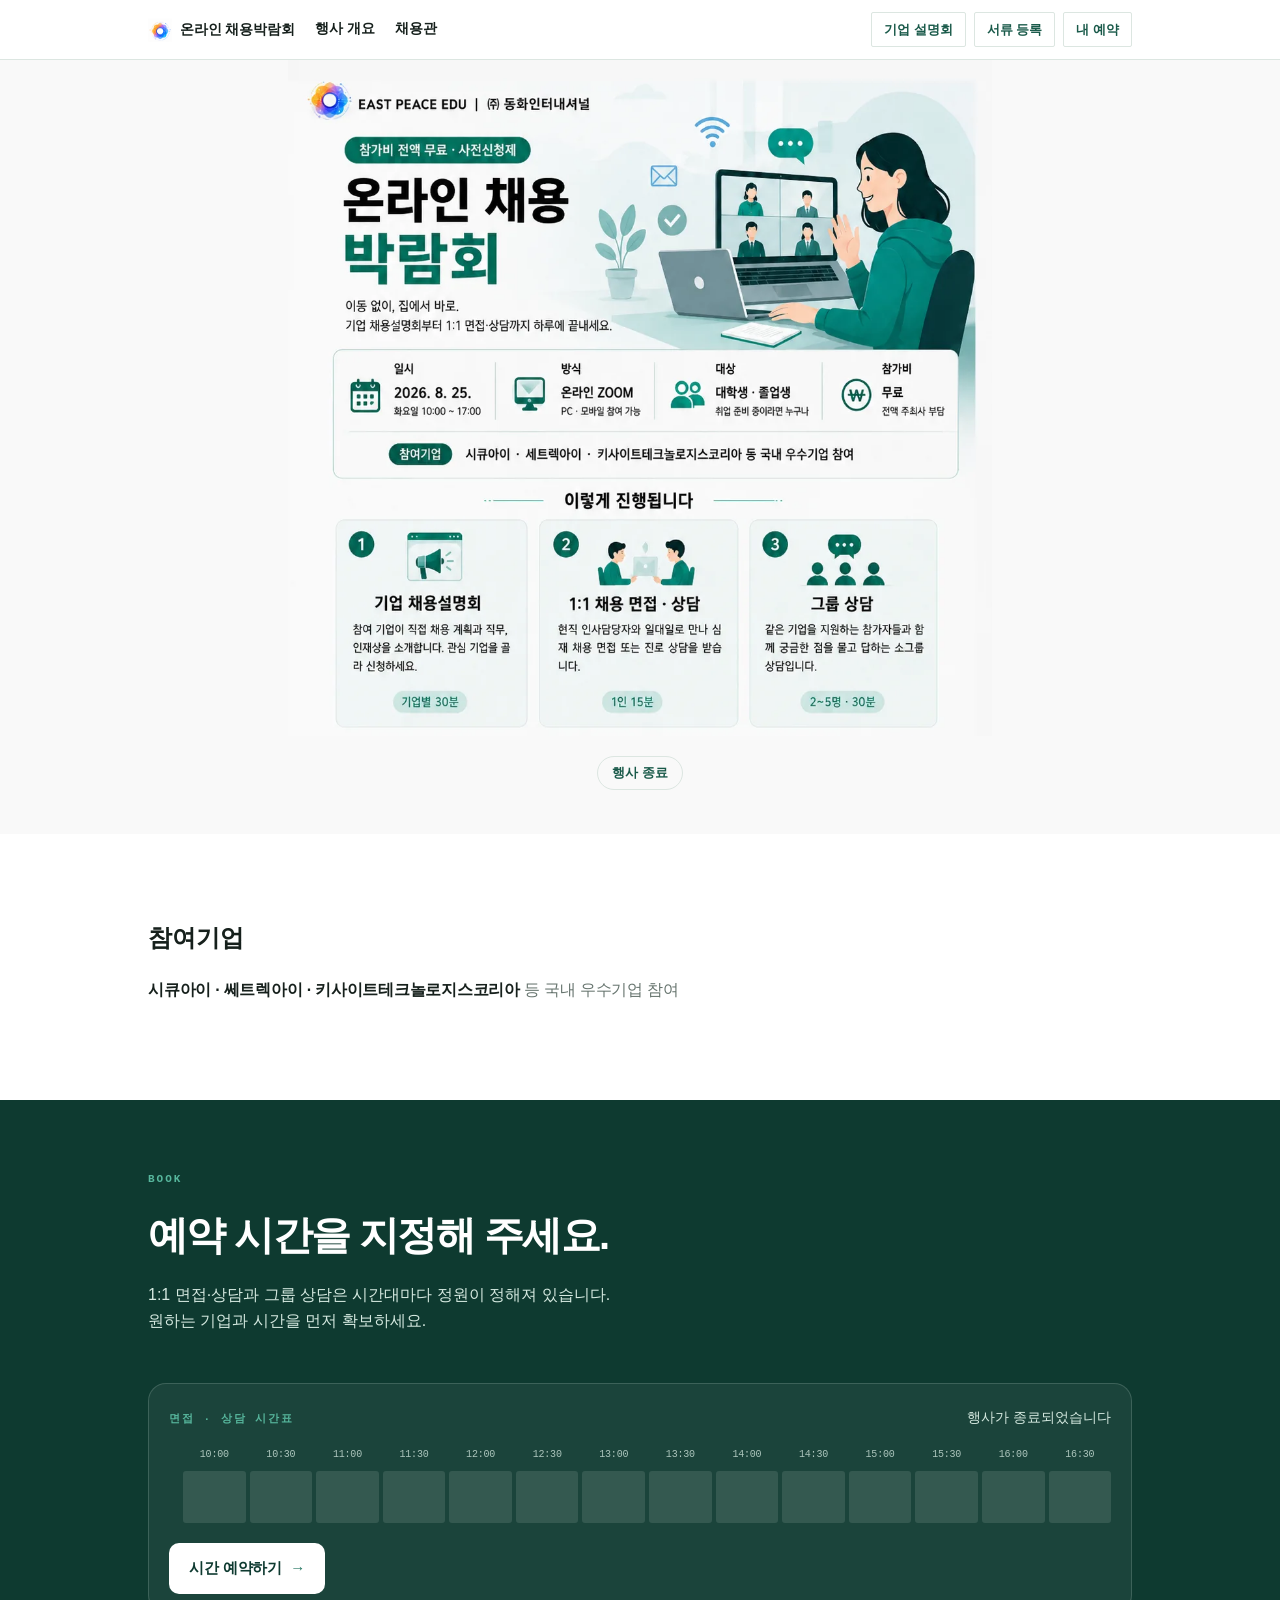
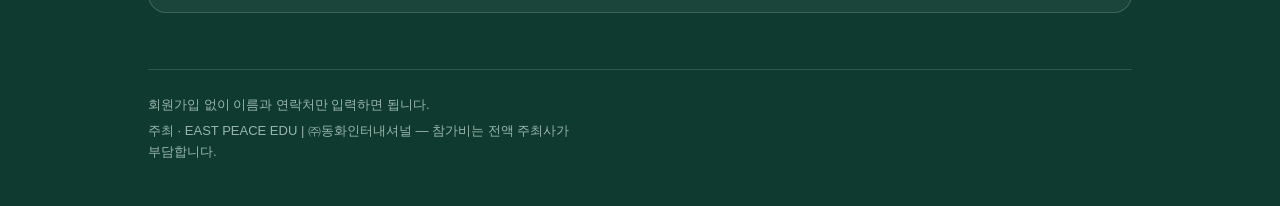
==== commit 3f6d8f69: "포스터에서 신청하기·QR을 잘라내고 액자 없이 상단에 붙인다 화면에서 QR을 찍으라는 것은 지금 보고 있는 페이지를 다시 열라는 말이고, 그 자리의 QR은 아직 삽입 자리표시다. " ====
--- a/src/main/resources/static/index.html
+++ b/src/main/resources/static/index.html
@@ -110,24 +110,20 @@
  * 배포된 인쇄물을 그대로 첫 화면에 세운다. 같은 행사를 알리는 두 매체가 다르게 생기면
  * 학생은 다른 행사로 읽는다.
  *
+ * 다만 '한 장을 붙여 놓은 것'처럼 보이면 안 된다. 액자(테두리)를 없애고 위 여백을 지워
+ * 메뉴 바로 아래에 붙이고, 띠 배경을 인쇄물 바탕색과 같게 둔다. 가장자리가 사라지면
+ * 포스터가 페이지에 붙은 종이가 아니라 페이지의 첫 화면 자체로 읽힌다. 그 배경색은 골라
+ * 쓴 색이 아니라 인쇄물에서 잰 값이다 — 가장자리가 #F8F8F8~#FAFAFA 사이라 그 가운데를
+ * 둔다. 여기서 어긋나면 포스터 크기의 직사각형이 그대로 드러난다.
+ *
  * 원본 PNG는 1.6MB다. 대상이 대학생이라 대부분 모바일로 열고, 그 한 장이 페이지 전체보다
  * 무거워진다. webp 111KB / jpeg 161KB로 줄여 두고 브라우저가 고르게 한다.
  */
-.poster-band { padding: 1.5rem 0 3rem; }
-
-.poster-top {
-	display: flex;
-	align-items: center;
-	justify-content: flex-end;
-	gap: .75rem;
-	flex-wrap: wrap;
-	margin: 0 0 1rem;
-}
-
-/* 남은 날짜 배지는 원래 진초록 필드 위에서 쓰던 색이다. 흰 바탕에서는 민트 글자가
-   거의 읽히지 않으므로 여기서만 진한 초록으로 되돌린다. */
-.poster-top .dday { color: var(--pine-700); border-color: var(--rule); }
-.poster-top .dday[data-urgent] { color: var(--warn); border-color: #E8B4A8; background: var(--warn-bg); }
+.poster-band { padding: 0 0 2.75rem; background: #F9F9F9; }
+
+/* 인쇄물은 자기 여백을 갖고 있다. 여기에 shell 여백을 더하면 좁은 화면에서 양옆이 두 겹으로
+   비어, 없애려던 '붙여 놓은 한 장'이 그대로 돌아온다. */
+.poster-band .shell { padding: 0; }
 
 .poster {
 	display: block;
@@ -135,9 +131,32 @@
 	max-width: 44rem;
 	margin: 0 auto;
 	height: auto;
+	/* 아래 3분의 1(신청 일정 · 신청하기 QR)을 잘라낸다. 화면에서 QR을 찍으라는 것은 지금
+	   보고 있는 페이지를 다시 열라는 말이고, 그 자리의 QR은 아직 '삽입' 자리표시다.
+	   신청 일정은 행사 개요 페이지가 표로 다시 다룬다.
+	   자르는 자리는 카드가 끝나는 1038px — 원본은 1081×1455다. 파일은 건드리지 않는다.
+	   og:image는 인쇄물 전체여야 하고, 잘린 사본을 하나 더 두면 언젠가 둘이 어긋난다. */
+	aspect-ratio: 1081 / 1038;
+	object-fit: cover;
+	object-position: top;
+}
+
+/* 남은 날짜. 인쇄물이 못 하는 유일한 말이라 포스터 위가 아니라 아래에 둔다 —
+   위에 두면 그 한 줄 때문에 포스터가 다시 아래로 밀려 내려간다. */
+.poster-foot { margin: 1.25rem 0 0; text-align: center; }
+
+.dday {
+	display: inline-block;
 	border: 1px solid var(--rule);
-	border-radius: 2px;
-}
+	border-radius: 999px;
+	padding: .3125rem .875rem;
+	font-size: .8125rem;
+	font-weight: 700;
+	font-variant-numeric: tabular-nums;
+	color: var(--pine-700);
+}
+/* 신청 마감이 임박했을 때만 이 페이지에서 초록이 아닌 색을 쓴다. */
+.dday[data-urgent] { color: var(--warn); border-color: #E8B4A8; background: var(--warn-bg); }
 
 
 /* ══ 본문 ═════════════════════════════════════════════════ */
@@ -145,23 +164,51 @@
 .band { padding: 4rem 0; }
 .band + .band { padding-top: 0; }
 
-/* 참여기업. 사실 넷과 같은 왼쪽 민트 실선을 써서 이 페이지의 조형 안에 둔다 —
-   여기만 테두리 상자로 만들면 다른 사이트에서 붙여온 것처럼 보인다. */
-.firm-grid { display: grid; gap: 1.5rem; }
-@media (min-width: 40rem) { .firm-grid { grid-template-columns: repeat(2, 1fr); gap: 1.75rem 2.5rem; } }
+/* 참여기업. 포스터의 '이렇게 진행됩니다' 카드와 같은 조형이다 — 연한 민트 바탕에 둥근
+   모서리, 아래쪽에 알약 태그. 같은 인쇄물에서 온 화면이라는 것이 그 형태로 읽힌다.
+   눌러서 들어가는 카드이므로 바탕과 그림자로 만질 수 있는 것처럼 보이게 한다. */
+.firm-grid { display: grid; gap: 1rem; }
+@media (min-width: 40rem) { .firm-grid { grid-template-columns: repeat(2, 1fr); } }
+@media (min-width: 64rem) { .firm-grid { grid-template-columns: repeat(3, 1fr); } }
 
 .firm {
-	display: block;
-	padding-left: 1.25rem;
-	border-left: 2px solid var(--mint-100);
+	display: flex;
+	flex-direction: column;
+	background: var(--mint-50);
+	border: 1px solid transparent;
+	border-radius: 1rem;
+	padding: 1.25rem 1.375rem 1.125rem;
 	text-decoration: none;
 	color: inherit;
-	transition: border-color .12s ease;
-}
-.firm:hover { border-color: var(--pine-500); }
+	transition: border-color .12s ease, transform .12s ease, box-shadow .12s ease;
+}
+.firm:hover, .firm:focus-visible {
+	border-color: var(--pine-500);
+	transform: translateY(-2px);
+	box-shadow: 0 .5rem 1.25rem rgba(14, 58, 48, .10);
+}
 .firm b { font-size: 1.0625rem; font-weight: 800; letter-spacing: -.02em; }
-.firm .cat { font-size: .75rem; font-weight: 700; letter-spacing: .02em; color: var(--pine-500); margin-left: .5rem; white-space: nowrap; }
-.firm p { margin: .3125rem 0 0; font-size: .875rem; color: var(--ink-60); }
+.firm p { margin: .4375rem 0 0; font-size: .875rem; color: var(--ink-60); }
+
+/* 카드 아래를 가로지르는 줄. 왼쪽은 분류, 오른쪽은 '눌러서 들어간다'는 신호다. */
+.firm-foot {
+	display: flex;
+	align-items: center;
+	justify-content: space-between;
+	gap: .75rem;
+	margin-top: auto;
+	padding-top: 1.125rem;
+}
+.firm .cat {
+	background: var(--mint-100);
+	color: var(--pine-700);
+	font-size: .75rem;
+	font-weight: 800;
+	padding: .3125rem .75rem;
+	border-radius: 999px;
+	white-space: nowrap;
+}
+.firm .go { font-size: .8125rem; font-weight: 800; color: var(--pine-500); white-space: nowrap; }
 
 /* 기업 정보를 못 받아왔을 때 남는 포스터 문구. */
 .firm-fallback { margin: 0; font-weight: 700; letter-spacing: -.015em; }
@@ -340,18 +387,19 @@
 
 <header id="sitenav"></header>
 
-<section class="band poster-band">
+<!-- .band를 함께 두지 않는다 — 뒤에 정의된 .band의 4rem 위 여백이 이겨서 포스터가 다시 내려간다. -->
+<section class="poster-band">
 	<div class="shell">
-		<div class="poster-top">
-			<span class="dday" id="dday">2026. 8. 25.</span>
-		</div>
-		<!-- 인쇄물 그대로. 글자가 그림 안에 있으므로 alt에 핵심 사실을 담아
-		     화면낭독기와 검색엔진이 읽을 수 있게 한다. 자세한 내용은 행사 개요 페이지에 있다. -->
+		<!-- 인쇄물 그대로(아래 신청 안내만 CSS로 잘라낸다). 글자가 그림 안에 있으므로 alt에
+		     핵심 사실을 담아 화면낭독기와 검색엔진이 읽을 수 있게 한다. -->
 		<picture>
 			<source srcset="poster.webp" type="image/webp">
 			<img class="poster" src="poster.jpg" width="1081" height="1455"
 			     alt="온라인 채용박람회 포스터. 2026년 8월 25일 화요일 10시부터 17시까지 ZOOM으로 진행합니다. 대학생·졸업생 대상, 참가비 무료. 기업 채용설명회, 1:1 채용 면접·상담, 그룹 상담이 열립니다. 자세한 내용은 행사 개요 페이지를 보세요.">
 		</picture>
+		<p class="poster-foot">
+			<span class="dday" id="dday">2026. 8. 25.</span>
+		</p>
 	</div>
 </section>
 
@@ -486,17 +534,29 @@
 		name.textContent = c.name;
 		card.append(name);
 
-		if (c.category) {
-			const cat = document.createElement('span');
-			cat.className = 'cat';
-			cat.textContent = c.category;
-			card.append(cat);
-		}
 		if (c.summary) {
 			const p = document.createElement('p');
 			p.textContent = c.summary;
 			card.append(p);
 		}
+
+		const foot = document.createElement('div');
+		foot.className = 'firm-foot';
+		if (c.category) {
+			const cat = document.createElement('span');
+			cat.className = 'cat';
+			cat.textContent = c.category;
+			foot.append(cat);
+		} else {
+			// 분류가 없어도 오른쪽 신호는 끝에 붙어 있어야 한다.
+			foot.append(document.createElement('span'));
+		}
+		const go = document.createElement('span');
+		go.className = 'go';
+		go.textContent = '채용정보 →';
+		foot.append(go);
+		card.append(foot);
+
 		grid.append(card);
 	}
 	box.append(grid);
